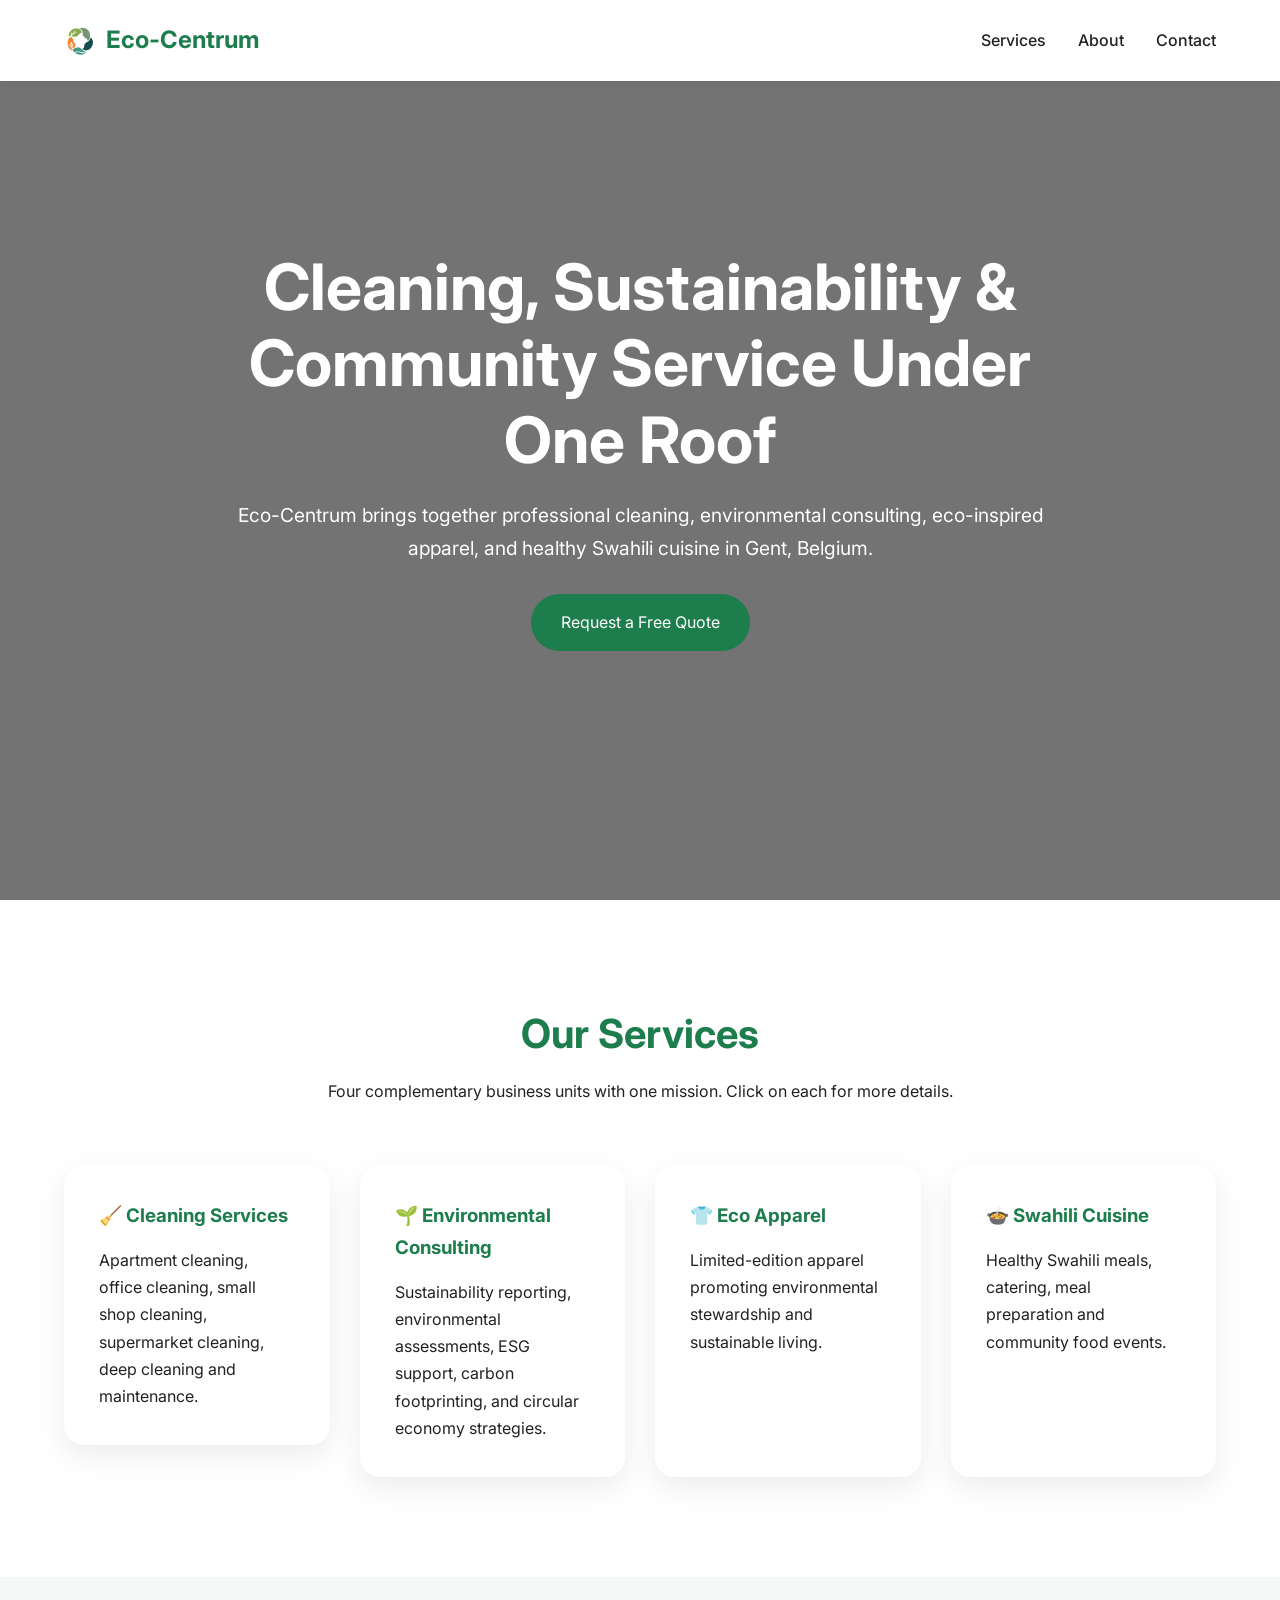
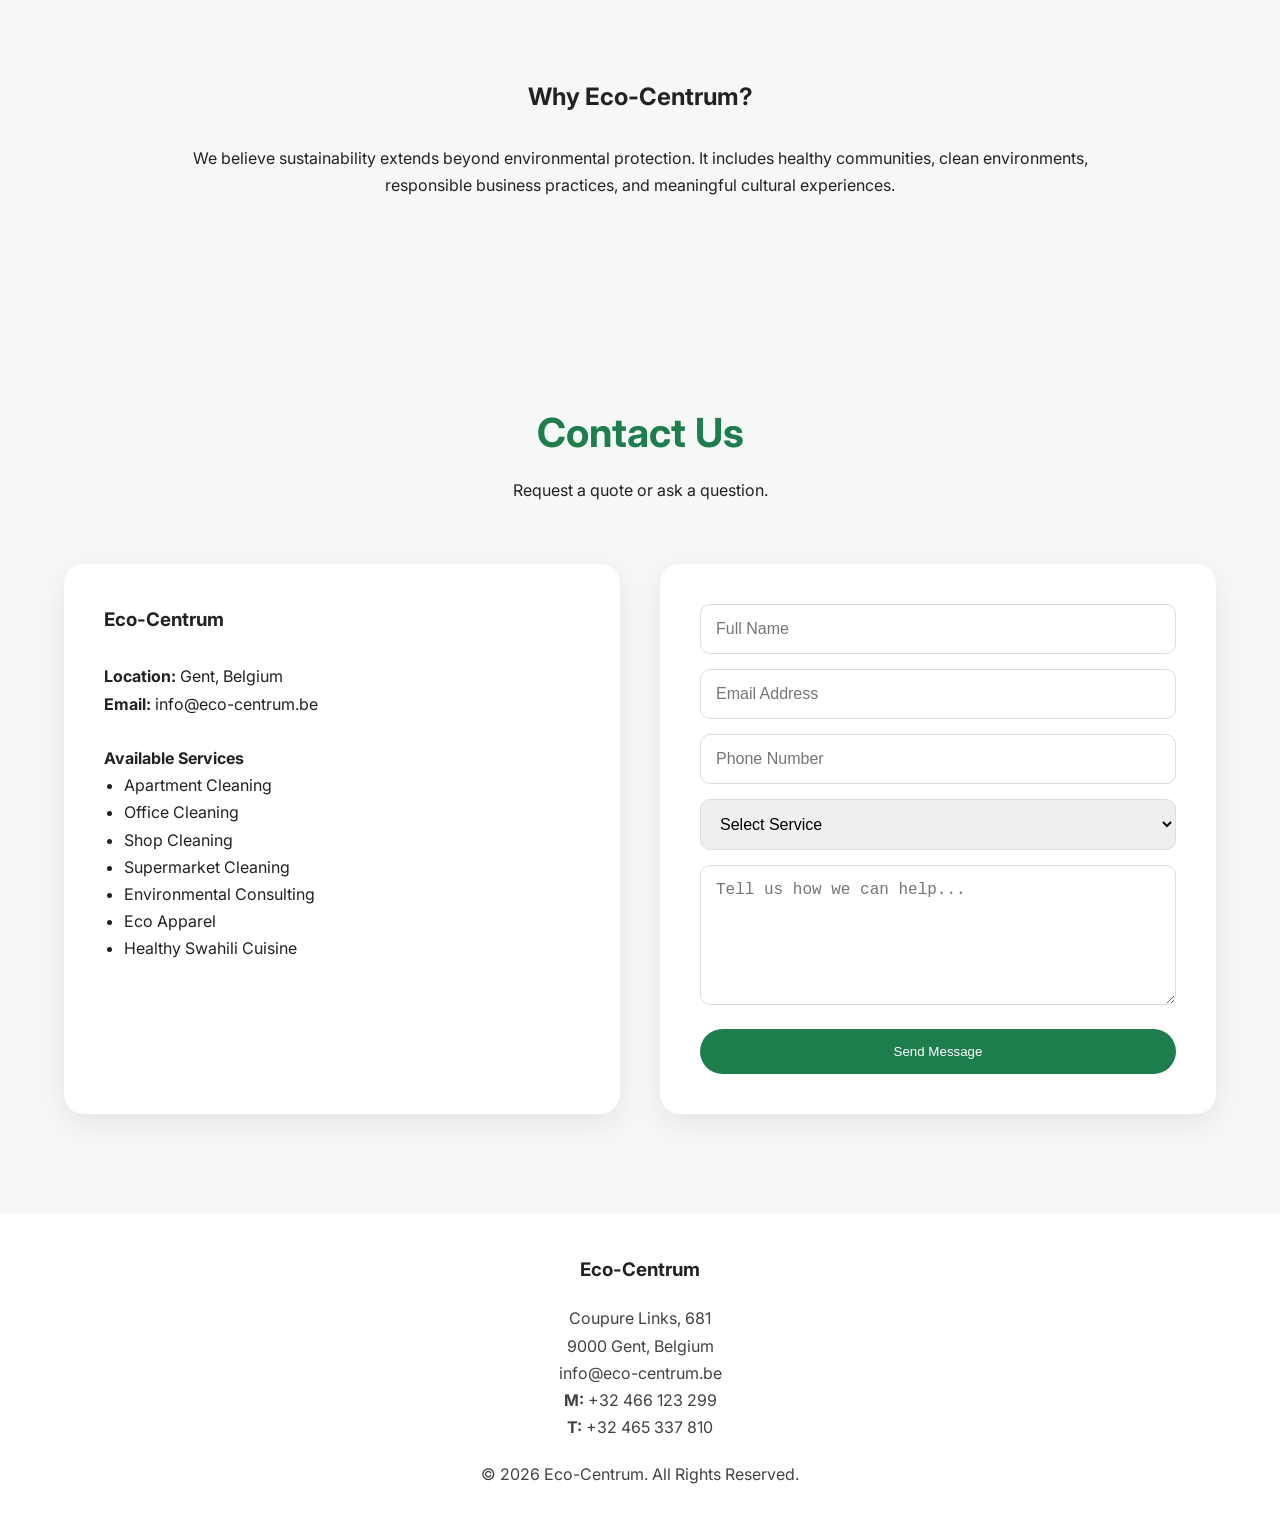
==== index.html @ 09f986b3 "Added Ken's number to both cleaning & index html" ====
<!DOCTYPE html>

<html lang="en">
<head>
<meta charset="UTF-8">
<meta name="viewport" content="width=device-width, initial-scale=1.0">

<title>Eco-Centrum | Cleaning, Sustainability & Community</title>

<link rel="preconnect" href="https://fonts.googleapis.com">
<link rel="preconnect" href="https://fonts.gstatic.com" crossorigin>
<link rel="icon" type="image/png" href="favicon.png">

<link href="https://fonts.googleapis.com/css2?family=Inter:wght@300;400;500;600;700;800&display=swap" rel="stylesheet">

<link rel="stylesheet" href="css/style.css">

</head>

<body>

<header>
    <div class="container">
        <nav>
            <!-- Changed to an anchor link for better web accessibility -->
            <a href="#" class="logo">
                <!-- Icon placed FIRST -->
                <img src="favicon.png" alt="Eco Logo" class="logo-icon">
                <!-- Text placed SECOND -->
                <span class="logo-text">Eco-Centrum</span>
            </a>

            <ul class="nav-links">
                <li><a href="#services">Services</a></li>
                <li><a href="#about">About</a></li>
                <li><a href="#contact">Contact</a></li>
            </ul>
        </nav>
    </div>
</header>

<section class="hero hero-home">

<div class="container hero-content">

    <h1>
        Cleaning, Sustainability & Community Service Under One Roof
    </h1>

    <p>
        Eco-Centrum brings together professional cleaning,
        environmental consulting, eco-inspired apparel,
        and healthy Swahili cuisine in Gent, Belgium.
    </p>

    <a href="#contact" class="btn">
        Request a Free Quote
    </a>

</div>

</section>

<section id="services">

<div class="container">

    <div class="section-title">
        <h2>Our Services</h2>
        <p>Four complementary business units with one mission. Click on each for more details.</p>
    </div>

    <div class="services-grid">

        <a href="cleaning.html" class="card-link">
            <div class="card">
                <h3>🧹 Cleaning Services</h3>
                <p>
                    Apartment cleaning, office cleaning,
                    small shop cleaning, supermarket cleaning,
                    deep cleaning and maintenance.
                </p>
            </div>
        </a>

        <div class="card">
            <h3>🌱 Environmental Consulting</h3>
            <p>
                Sustainability reporting, environmental
                assessments, ESG support, carbon footprinting,
                and circular economy strategies.
            </p>
        </div>

        <div class="card">
            <h3>👕 Eco Apparel</h3>
            <p>
                Limited-edition apparel promoting
                environmental stewardship and sustainable living.
            </p>
        </div>

        <div class="card">
            <h3>🍲 Swahili Cuisine</h3>
            <p>
                Healthy Swahili meals, catering,
                meal preparation and community food events.
            </p>
        </div>
    </div>
</div>

</div>

</section>

<section id="about" class="about">

<div class="container">

    <div class="about-content">

        <h2>Why Eco-Centrum?</h2>

        <br>

        <p>
            We believe sustainability extends beyond environmental
            protection. It includes healthy communities,
            clean environments, responsible business practices,
            and meaningful cultural experiences.
        </p>

    </div>

</div>

</section>

<section id="contact" class="contact-section">

<div class="container">

    <div class="section-title">
        <h2>Contact Us</h2>
        <p>
            Request a quote or ask a question.
        </p>
    </div>

    <div class="contact-wrapper">

        <div class="contact-info">

            <h3>Eco-Centrum</h3>

            <br>

            <p><strong>Location:</strong> Gent, Belgium</p>

            <p><strong>Email:</strong> info@eco-centrum.be</p>

            <br>

            <h4>Available Services</h4>

            <ul>
                <li>Apartment Cleaning</li>
                <li>Office Cleaning</li>
                <li>Shop Cleaning</li>
                <li>Supermarket Cleaning</li>
                <li>Environmental Consulting</li>
                <li>Eco Apparel</li>
                <li>Healthy Swahili Cuisine</li>
            </ul>

        </div>

        <form
            class="contact-form"
            action="https://formspree.io/f/mlgvylyp"
            method="POST"
        >

            <input
                type="text"
                name="name"
                placeholder="Full Name"
                required
            >

            <input
                type="email"
                name="email"
                placeholder="Email Address"
                required
            >

            <input
                type="tel"
                name="phone"
                placeholder="Phone Number"
            >

            <select name="service">

                <option value="">
                    Select Service
                </option>

                <option>Apartment Cleaning</option>
                <option>Office Cleaning</option>
                <option>Shop Cleaning</option>
                <option>Supermarket Cleaning</option>
                <option>Environmental Consulting</option>
                <option>Eco Apparel</option>
                <option>Swahili Cuisine</option>

            </select>

            <textarea
                name="message"
                rows="6"
                placeholder="Tell us how we can help..."
                required
            ></textarea>

            <input
                type="hidden"
                name="_subject"
                value="New Website Inquiry - Eco-Centrum"
            >

            <button type="submit" class="btn">
                Send Message
            </button>

        </form>

    </div>

</div>

</section>

<footer id="contact">

    <h3>Eco-Centrum</h3>

    <div class="footer-info">

        <p>Coupure Links, 681</p>
        <p>9000 Gent, Belgium</p>
        <p>info@eco-centrum.be</p>
        <p><strong>M:</strong> +32 466 123 299</p>
        <p><strong>T:</strong> +32 465 337 810</p>

    </div>

    <p style="margin-top:20px;">
        © 2026 Eco-Centrum. All Rights Reserved.
    </p>

</footer>

<script src="js/main.js"></script>

</body>
</html>
---- css/style.css ----
:root{
    --primary:#1E7D4D;
    --secondary:#F5F8F6;
    --dark:#222;
    --light:#fff;
    --shadow:0 10px 30px rgba(0,0,0,.08);
}

*{
    margin:0;
    padding:0;
    box-sizing:border-box;
}

html{
    scroll-behavior:smooth;
}

body{
    font-family:'Inter',sans-serif;
    color:var(--dark);
    line-height:1.7;
    background:white;
}

.container{
    width:90%;
    max-width:1200px;
    margin:auto;
}

header{
    position:fixed;
    top:0;
    width:100%;
    background:white;
    box-shadow:0 2px 10px rgba(0,0,0,.05);
    z-index:1000;
}

nav{
    display:flex;
    justify-content:space-between;
    align-items:center;
    padding:20px 0;
}

.logo{
    display:flex;
    align-items:center;
    gap:10px;
    text-decoration:none;
    color:var(--primary);
    font-weight:bold;
    font-size:24px;
}

.logo-icon{
    width:32px;
    height:32px;
    object-fit:contain;
}

.nav-links{
    display:flex;
    gap:2rem;
    list-style:none;
}

.nav-links a{
    text-decoration:none;
    color:var(--dark);
    font-weight:500;
}

.hero{
    min-height:100vh;
    display:flex;
    align-items:center;
    text-align:center;
    color:white;
    background-size:cover;
    background-position:center;
    background-repeat:no-repeat;
}

/* Homepage */
.hero-home{
    background:
    linear-gradient(
        rgba(0,0,0,.55),
        rgba(0,0,0,.55)
    ),
    url("https://images.unsplash.com/photo-1497366754035-f200968a6e72?auto=format&fit=crop&w=1600&q=80");
}

/* Cleaning page */
.hero-cleaning{
    background:
    linear-gradient(
        rgba(0,0,0,.55),
        rgba(0,0,0,.55)
    ),
    url("https://images.unsplash.com/photo-1581578731548-c64695cc6952?auto=format&fit=crop&w=1600&q=80");
}

.hero-content{
    max-width:850px;
    margin:auto;
}

.hero h1{
    font-size:4rem;
    line-height:1.2;
    margin-bottom:20px;
}

.hero p{
    font-size:1.2rem;
    margin-bottom:30px;
}

.btn{
    display:inline-block;
    background:var(--primary);
    color:white;
    text-decoration:none;
    padding:15px 30px;
    border-radius:50px;
    transition:.3s;
    border:none;
    cursor:pointer;
}

.btn:hover{
    transform:translateY(-3px);
}

section{
    padding:100px 0;
}

.section-title{
    text-align:center;
    margin-bottom:60px;
}

.section-title h2{
    font-size:2.5rem;
    color:var(--primary);
    margin-bottom:10px;
}

.services-grid{
    display:grid;
    grid-template-columns:repeat(auto-fit,minmax(250px,1fr));
    gap:30px;
}

.card{
    background:white;
    padding:35px;
    border-radius:20px;
    box-shadow:var(--shadow);
    transition:.3s;
}

.card:hover{
    transform:translateY(-8px);
}

.card h3{
    color:var(--primary);
    margin-bottom:15px;
}

.card-link{
    text-decoration:none;
    color:inherit;
    display:block;
}

.about{
    background:var(--secondary);
}

.about-content{
    max-width:900px;
    margin:auto;
    text-align:center;
}

.contact-section{
    background:var(--secondary);
}

.contact-wrapper{
    display:grid;
    grid-template-columns:1fr 1fr;
    gap:40px;
}

.contact-info,
.contact-form,
.quote-info{
    background:white;
    padding:40px;
    border-radius:20px;
    box-shadow:var(--shadow);
}

.contact-form input,
.contact-form select,
.contact-form textarea{
    width:100%;
    padding:15px;
    margin-bottom:15px;
    border:1px solid #ddd;
    border-radius:10px;
    font-size:1rem;
}

.contact-form textarea{
    resize:vertical;
}

.contact-form button{
    width:100%;
}

footer{
    background:white;
    text-align:center;
    padding:40px;
}

.footer-info{
    margin-top:20px;
}

footer p{
    opacity:.85;
}

ul{
    margin-left:20px;
}

/* Cleaning page estimate result */

#result{
    font-size:1.5rem;
    color:var(--primary);
    font-weight:700;
    margin-top:15px;
}

@media(max-width:768px){

    .hero h1{
        font-size:2.5rem;
    }

    .nav-links{
        display:none;
    }

    .contact-wrapper{
        grid-template-columns:1fr;
    }

}
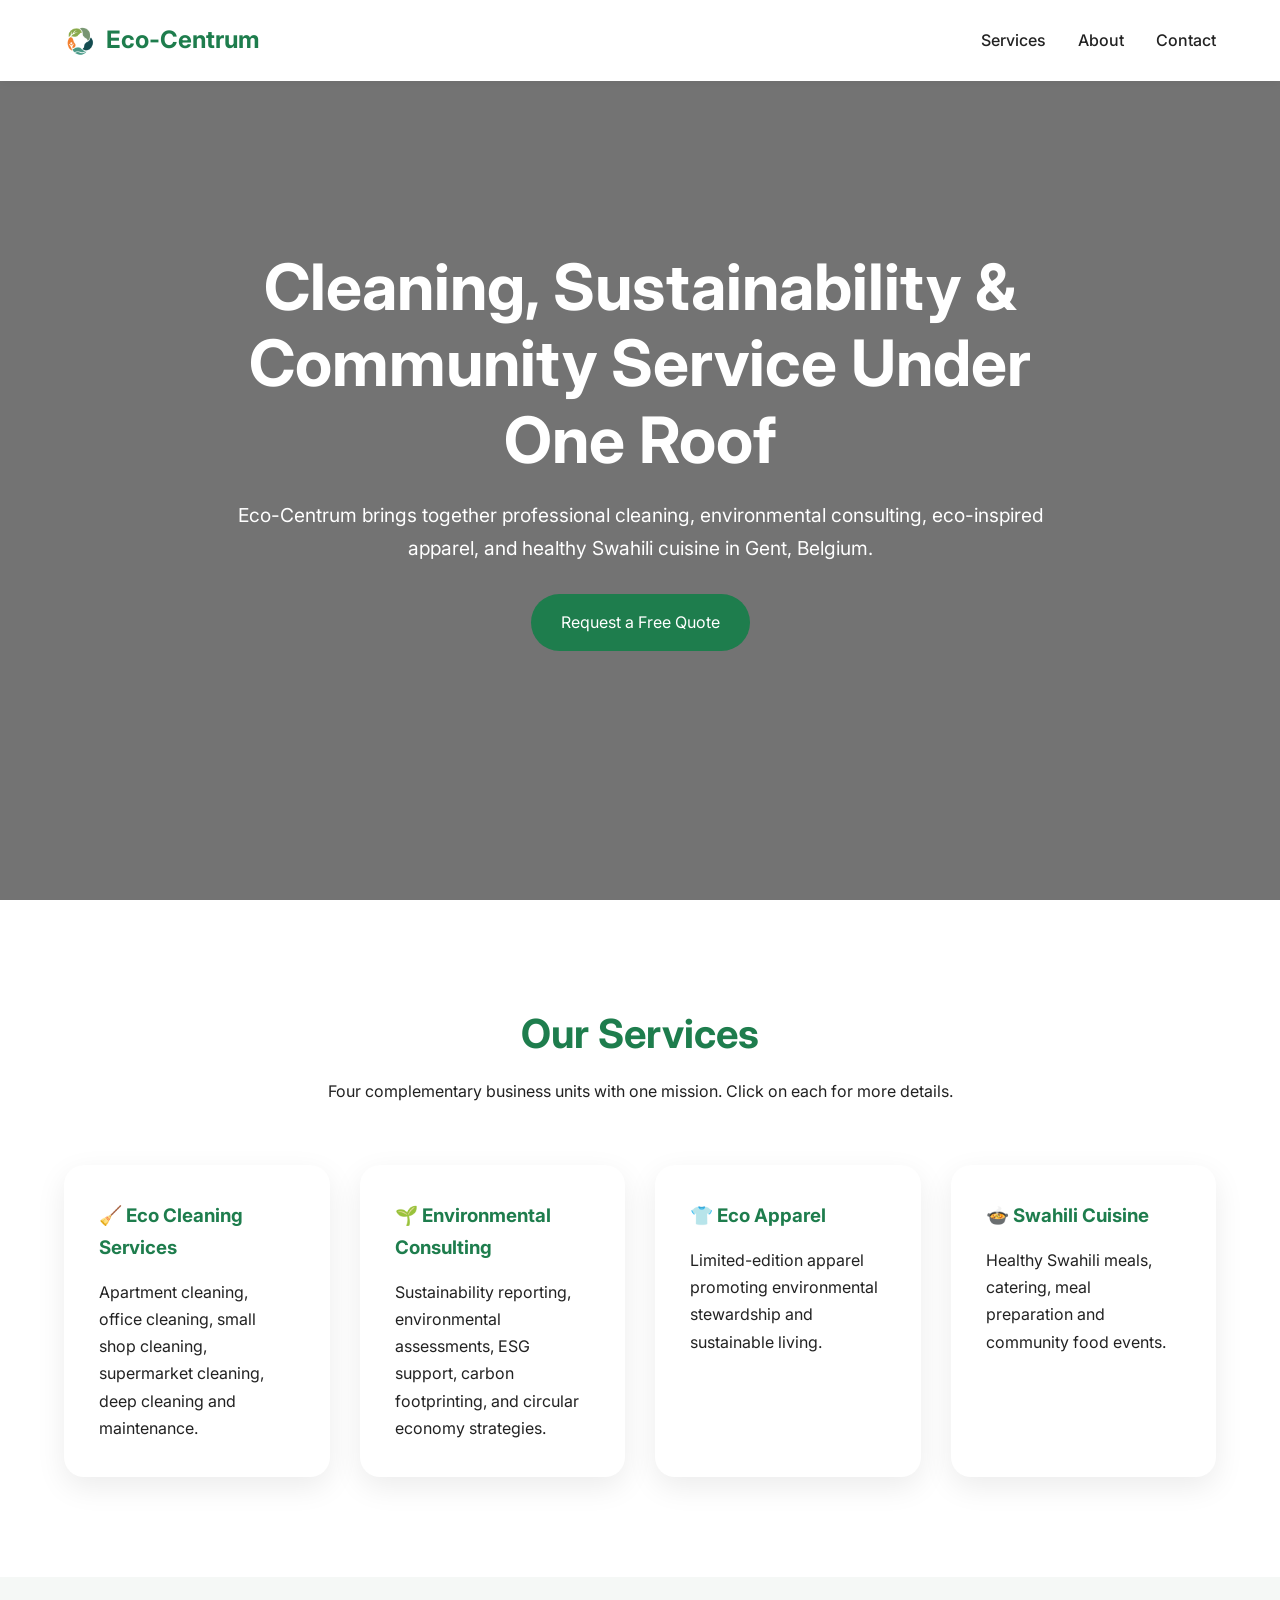
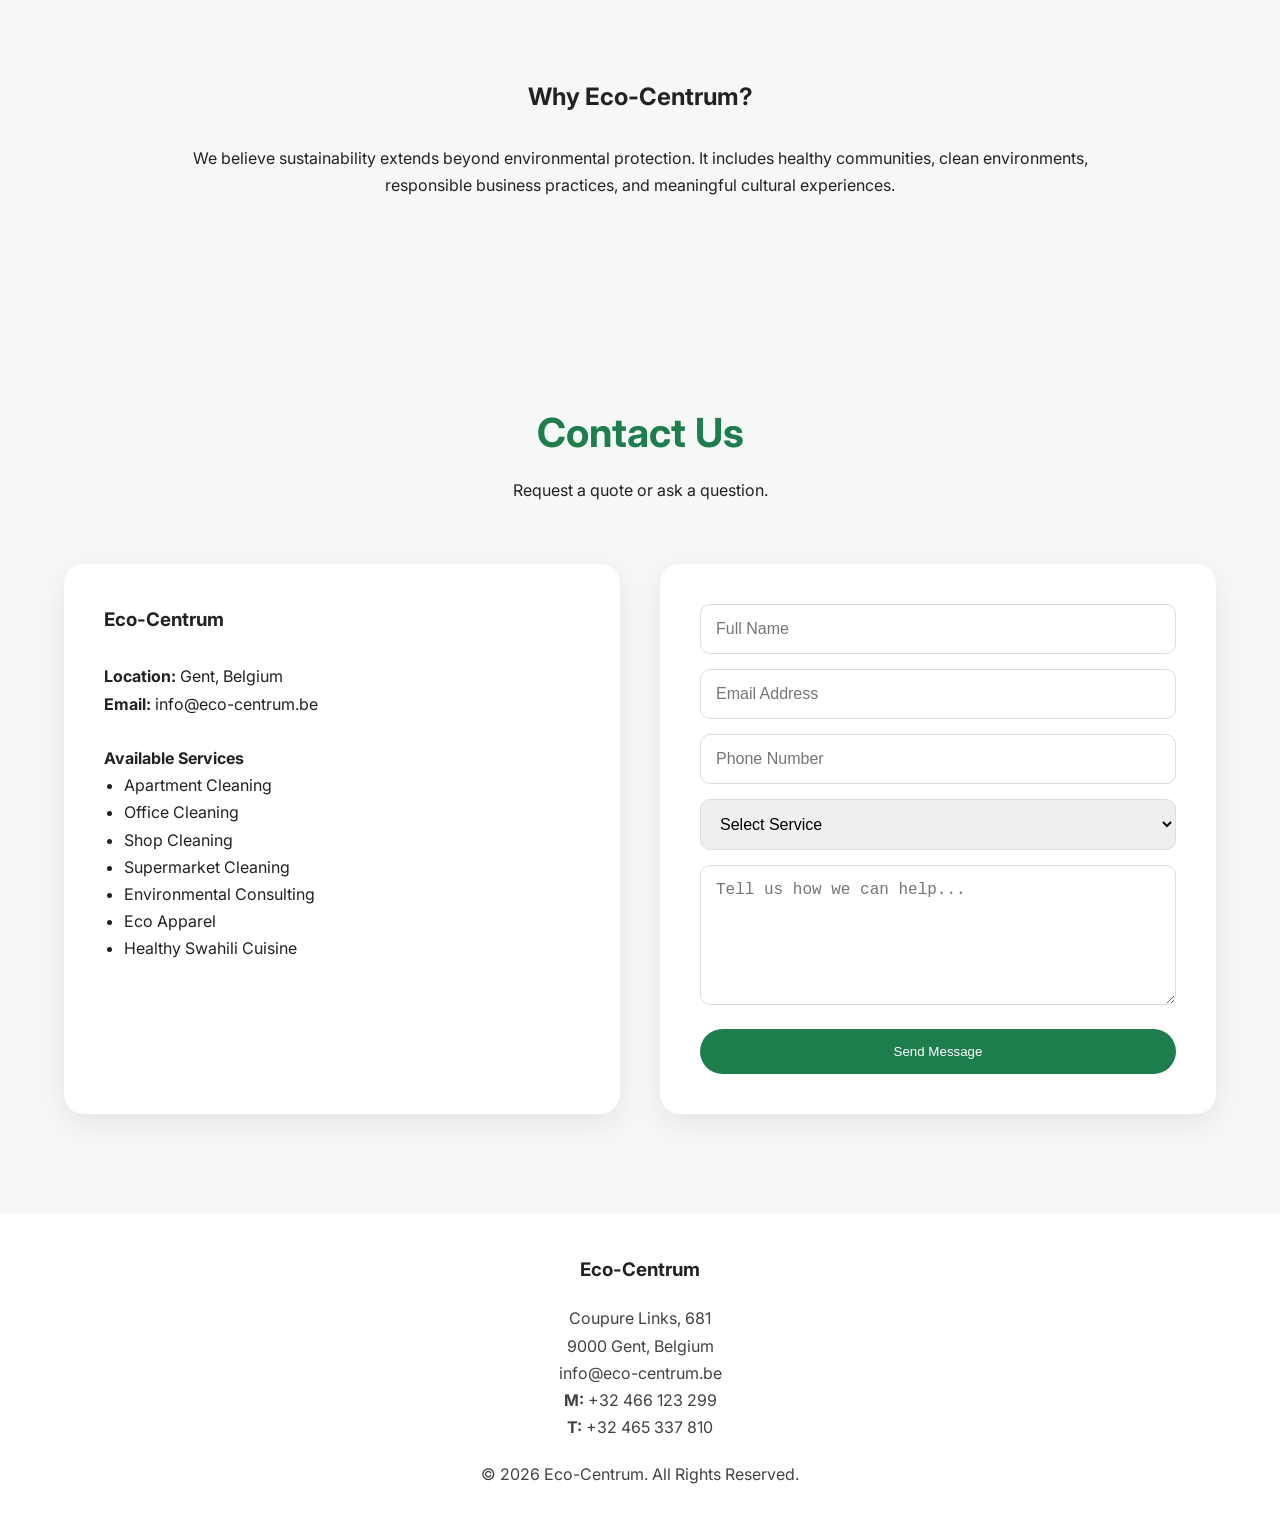
==== commit c74b6c5b: "Added Eco to Cleaning Services" ====
--- a/index.html
+++ b/index.html
@@ -74,7 +74,7 @@
 
         <a href="cleaning.html" class="card-link">
             <div class="card">
-                <h3>🧹 Cleaning Services</h3>
+                <h3>🧹 Eco Cleaning Services</h3>
                 <p>
                     Apartment cleaning, office cleaning,
                     small shop cleaning, supermarket cleaning,
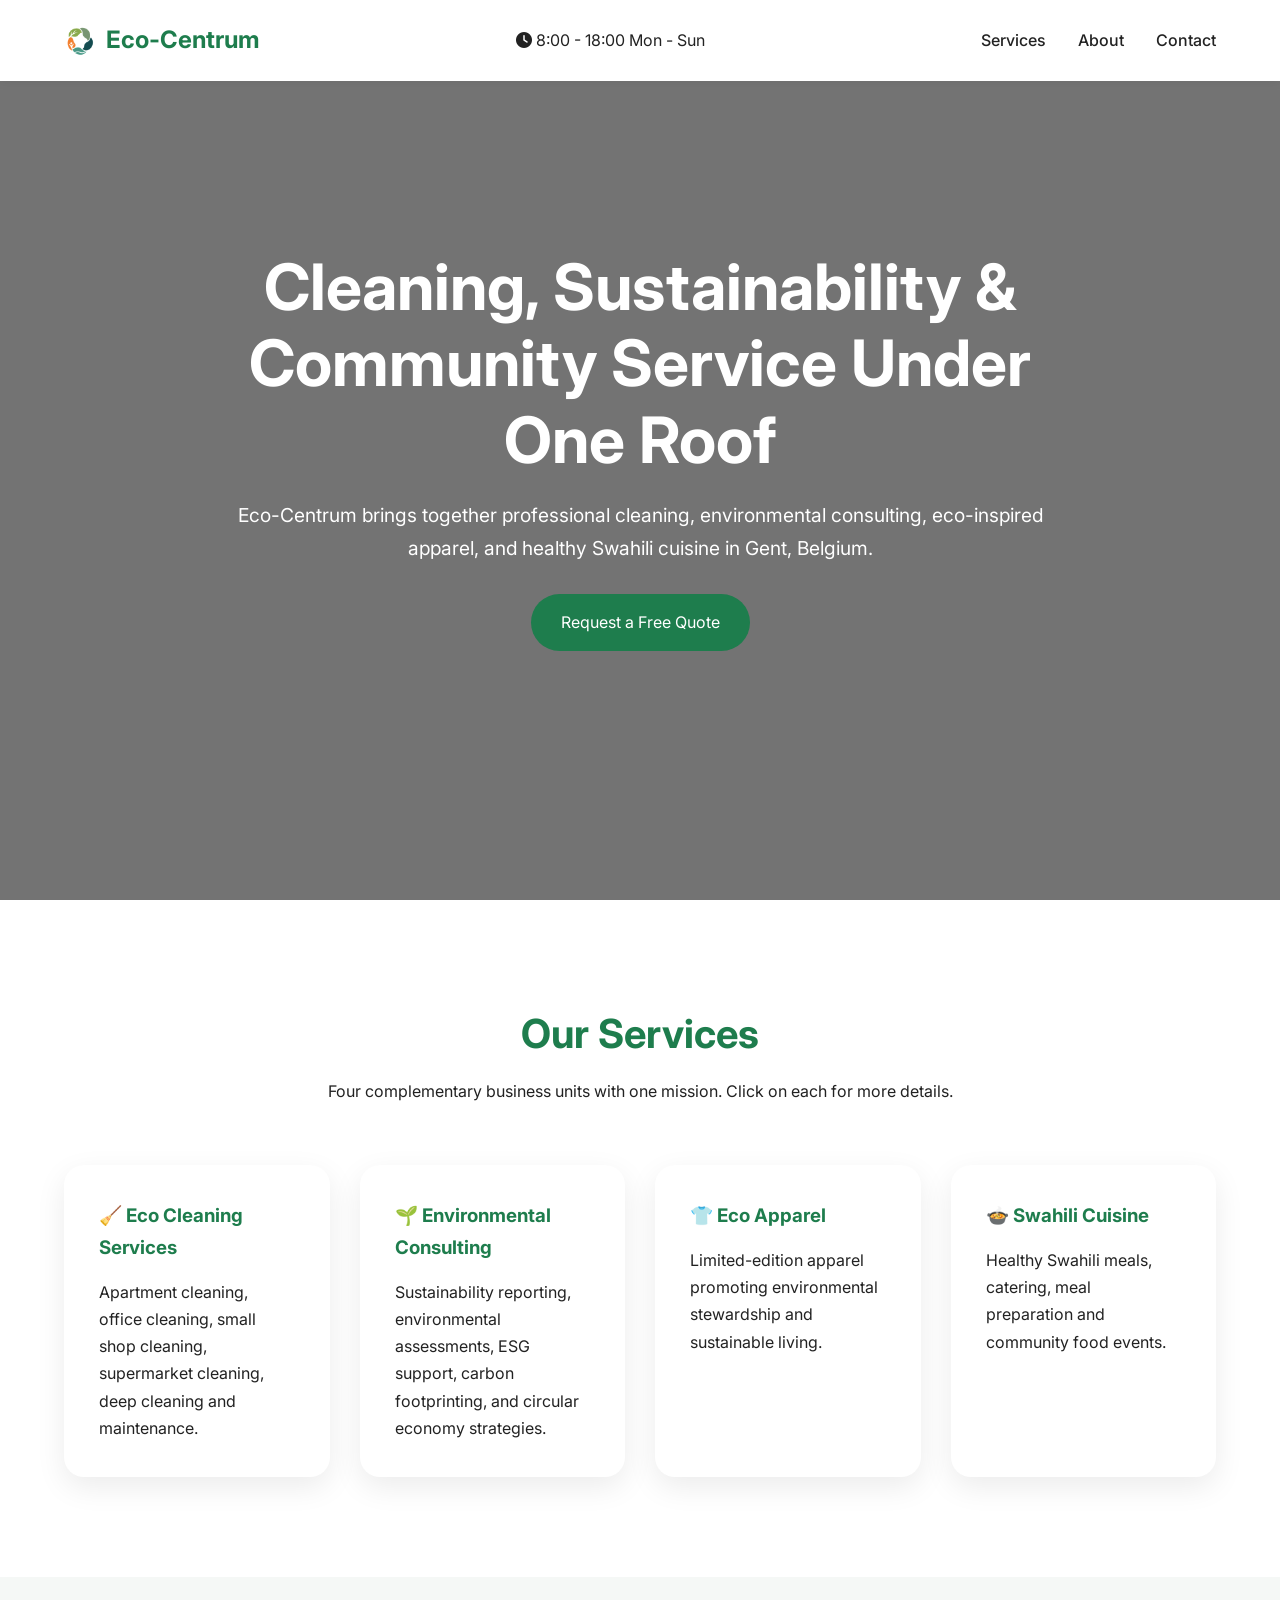
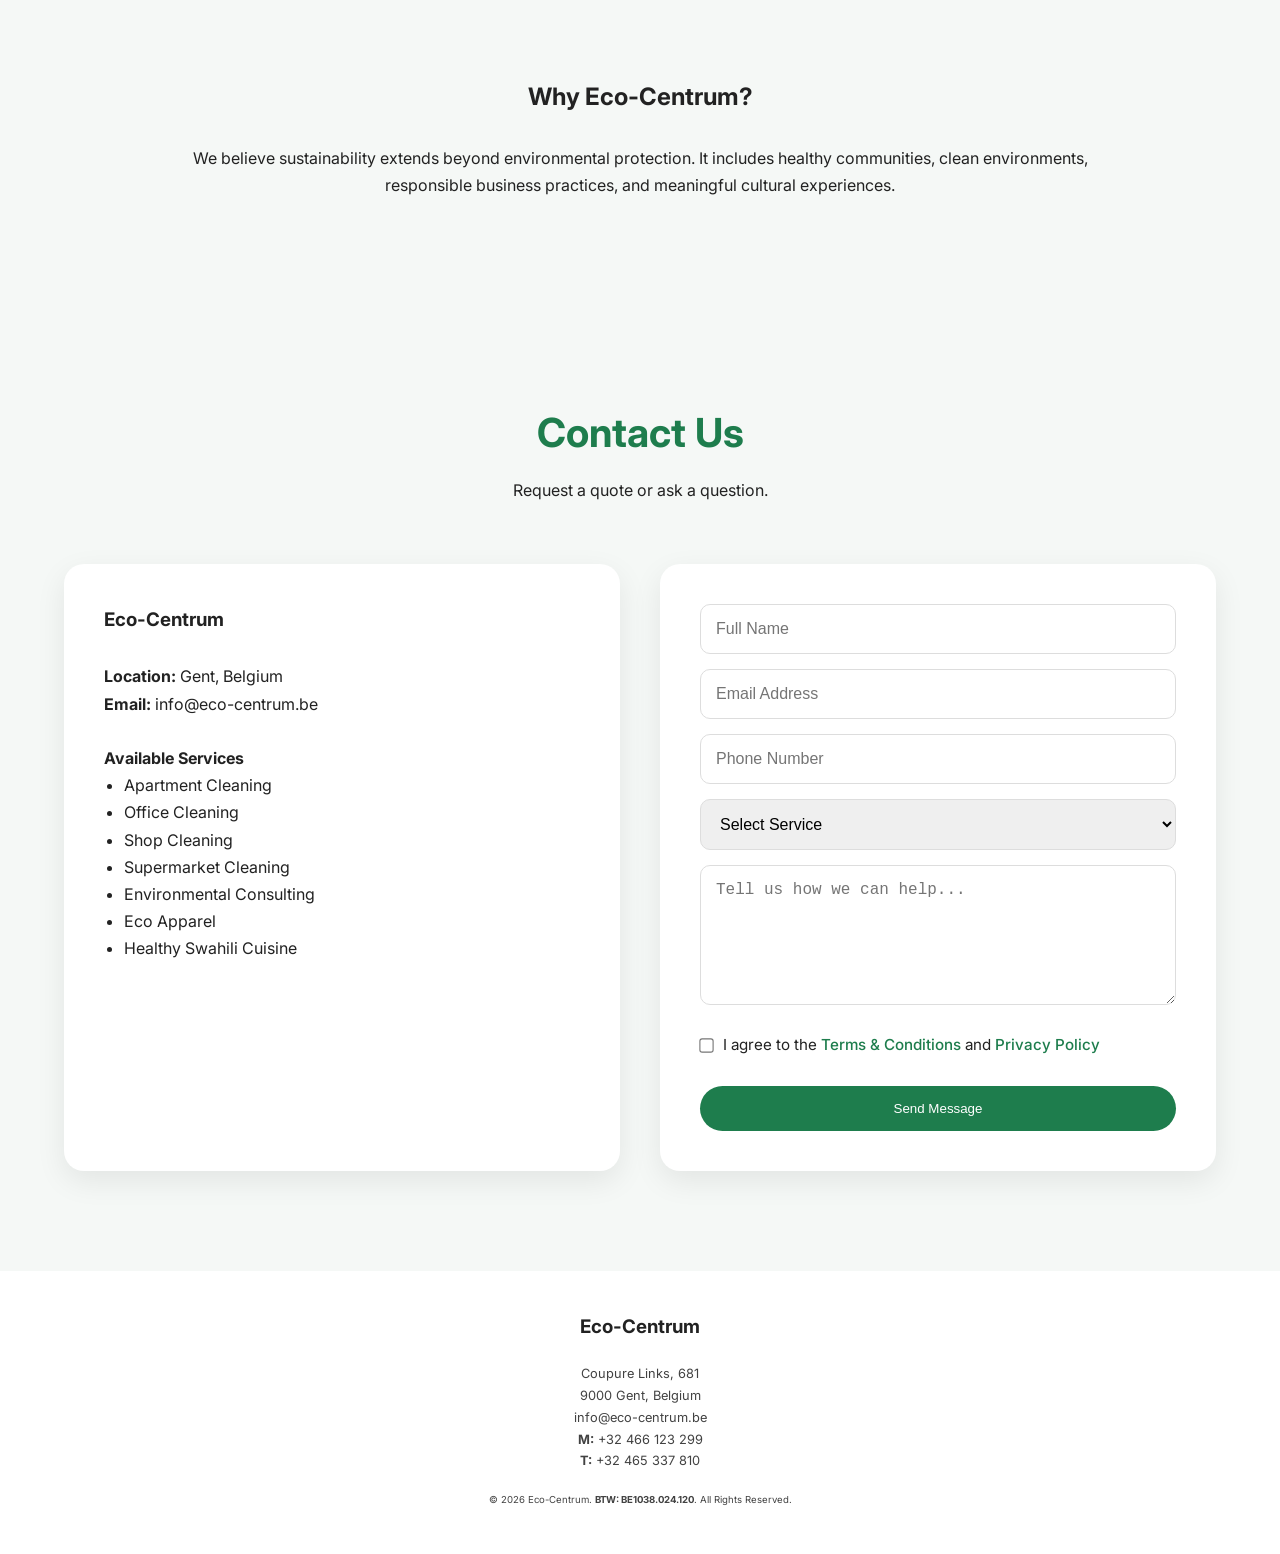
==== commit e0d91414: "Added the terms & conditions checkbox and reduced font size in the footer" ====
--- a/index.html
+++ b/index.html
@@ -11,6 +11,7 @@
 <link rel="preconnect" href="https://fonts.gstatic.com" crossorigin>
 <link rel="icon" type="image/png" href="favicon.png">
 
+<link rel="stylesheet" href="https://cdnjs.cloudflare.com/ajax/libs/font-awesome/6.5.0/css/all.min.css">
 <link href="https://fonts.googleapis.com/css2?family=Inter:wght@300;400;500;600;700;800&display=swap" rel="stylesheet">
 
 <link rel="stylesheet" href="css/style.css">
@@ -30,6 +31,10 @@
                 <span class="logo-text">Eco-Centrum</span>
             </a>
 
+            <p>
+            <i class="fa-solid fa-clock"></i> 8:00 - 18:00 Mon - Sun
+            </p>
+
             <ul class="nav-links">
                 <li><a href="#services">Services</a></li>
                 <li><a href="#about">About</a></li>
@@ -228,8 +233,21 @@
             <input
                 type="hidden"
                 name="_subject"
-                value="New Website Inquiry - Eco-Centrum"
-            >
+                value="New Service Inquiry - Eco-Centrum"
+            >
+
+            <div class="terms-checkbox">
+                <label class="checkbox-line">
+                    <input type="checkbox" name="consent" required>
+
+                    <span>
+                        I agree to the
+                        <a href="terms.html" target="_blank">Terms & Conditions</a>
+                        and
+                        <a href="privacy.html" target="_blank">Privacy Policy</a>
+                    </span>
+                </label>
+            </div>
 
             <button type="submit" class="btn">
                 Send Message
@@ -247,7 +265,7 @@
 
     <h3>Eco-Centrum</h3>
 
-    <div class="footer-info">
+    <div class="footer-info" style="font-size:0.8rem;">
 
         <p>Coupure Links, 681</p>
         <p>9000 Gent, Belgium</p>
@@ -257,8 +275,8 @@
 
     </div>
 
-    <p style="margin-top:20px;">
-        © 2026 Eco-Centrum. All Rights Reserved.
+    <p style="margin-top:20px; font-size:0.6rem;">
+        © 2026 Eco-Centrum. <strong>BTW: BE1038.024.120</strong>. All Rights Reserved.
     </p>
 
 </footer>
--- a/css/style.css
+++ b/css/style.css
@@ -269,4 +269,78 @@
         grid-template-columns:1fr;
     }
 
+}
+
+/* Privacy / Terms documents */
+
+.policy-content{
+    line-height:1.9;
+}
+
+.policy-content h3{
+    color:var(--primary);
+    margin-top:40px;
+    margin-bottom:15px;
+}
+
+.policy-content p,
+.policy-content li{
+    margin-bottom:15px;
+}
+
+.policy-content ul{
+    margin-left:25px;
+}
+
+/* Hero image specifically for policy pages */
+
+.policy-hero{
+    background:
+    linear-gradient(
+        rgba(0,0,0,.55),
+        rgba(0,0,0,.55)
+    ),
+    url("images/privacy-hero.jpg");
+
+    background-size:cover;
+    background-position:center;
+}
+
+
+/* Terms and Privacy checkbox */
+
+.terms-checkbox {
+    margin: 5px 0 30px;
+}
+
+.checkbox-line {
+    display: flex;
+    align-items: center;
+    gap: 10px;
+    font-size: 0.95rem;
+    line-height: 1.5;
+    cursor: pointer;
+}
+
+.checkbox-line input[type="checkbox"] {
+    width: auto;
+    margin: 0;
+    padding: 0;
+    flex-shrink: 0;
+    accent-color: var(--primary);
+    transform: scale(1.1);
+}
+
+.checkbox-line span {
+    color: var(--dark);
+}
+
+.checkbox-line a {
+    color: var(--primary);
+    text-decoration: none;
+    font-weight: 500;
+}
+
+.checkbox-line a:hover {
+    text-decoration: underline;
 }
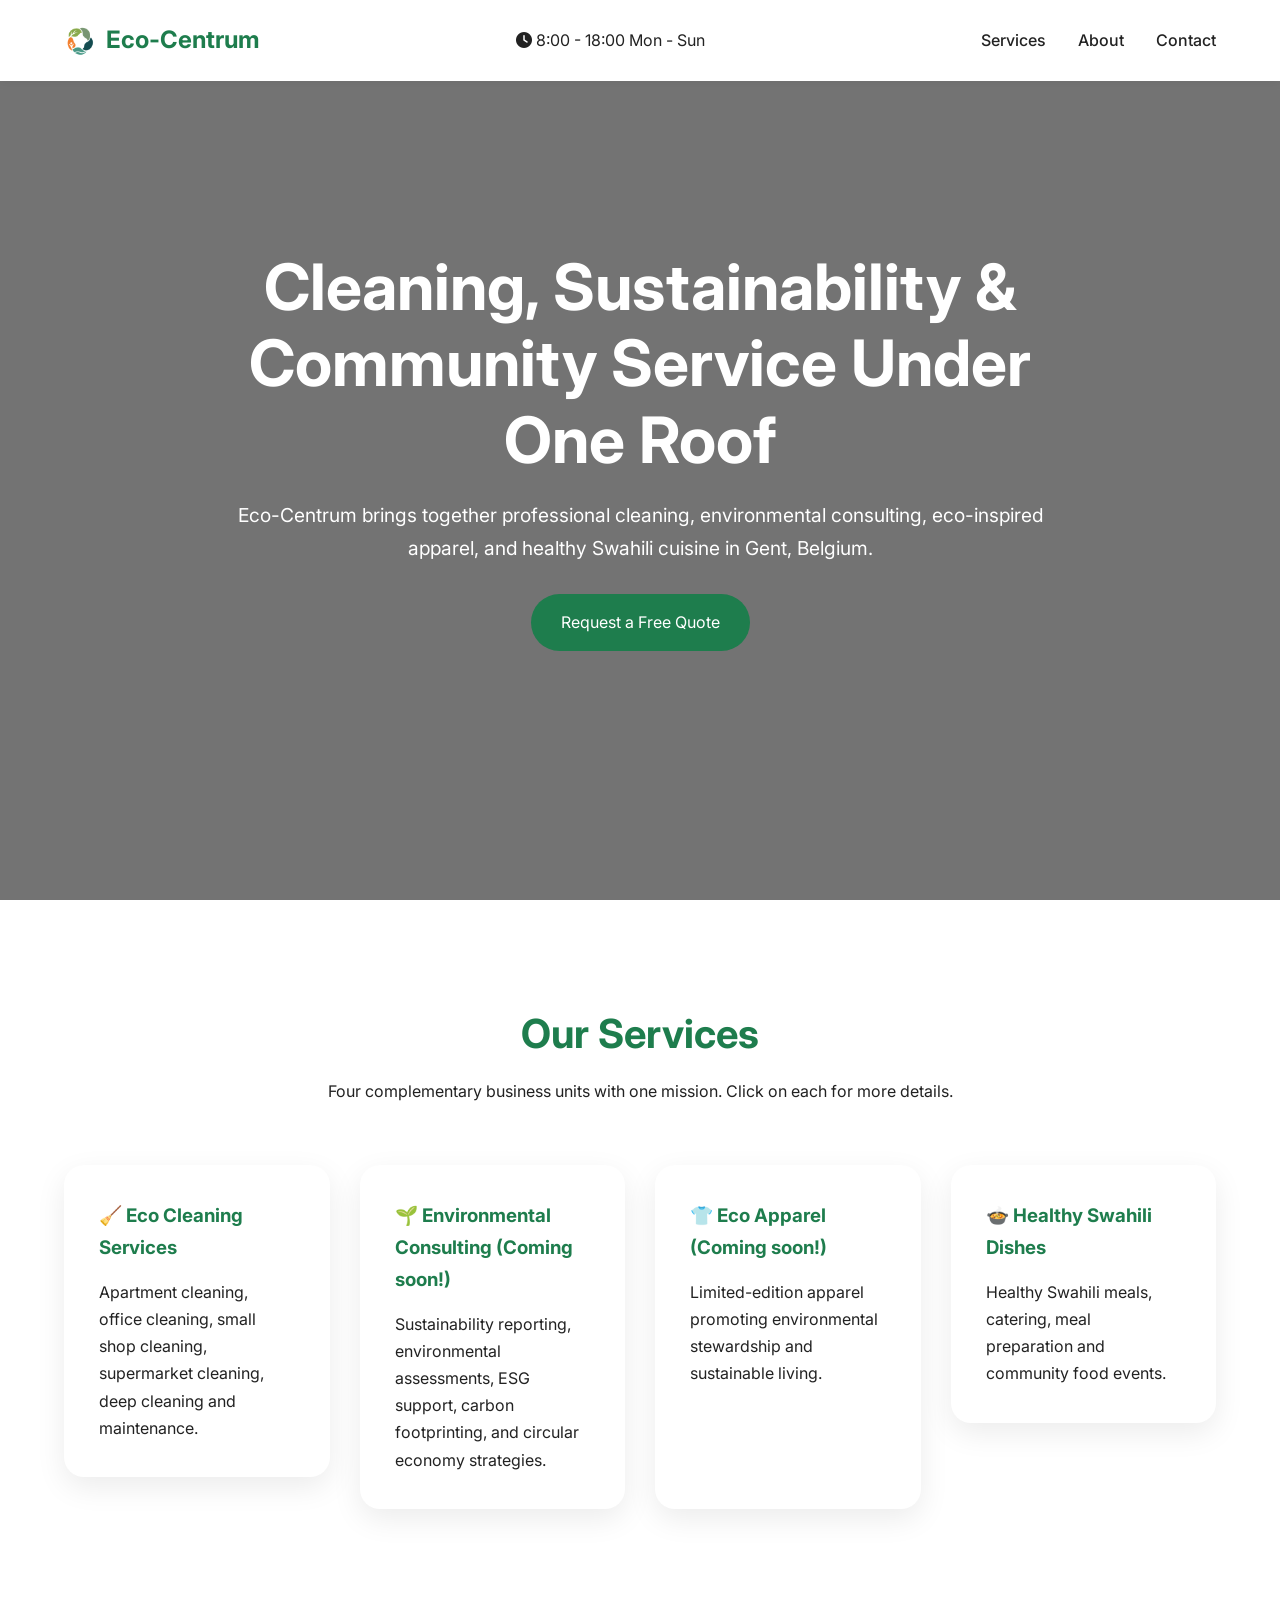
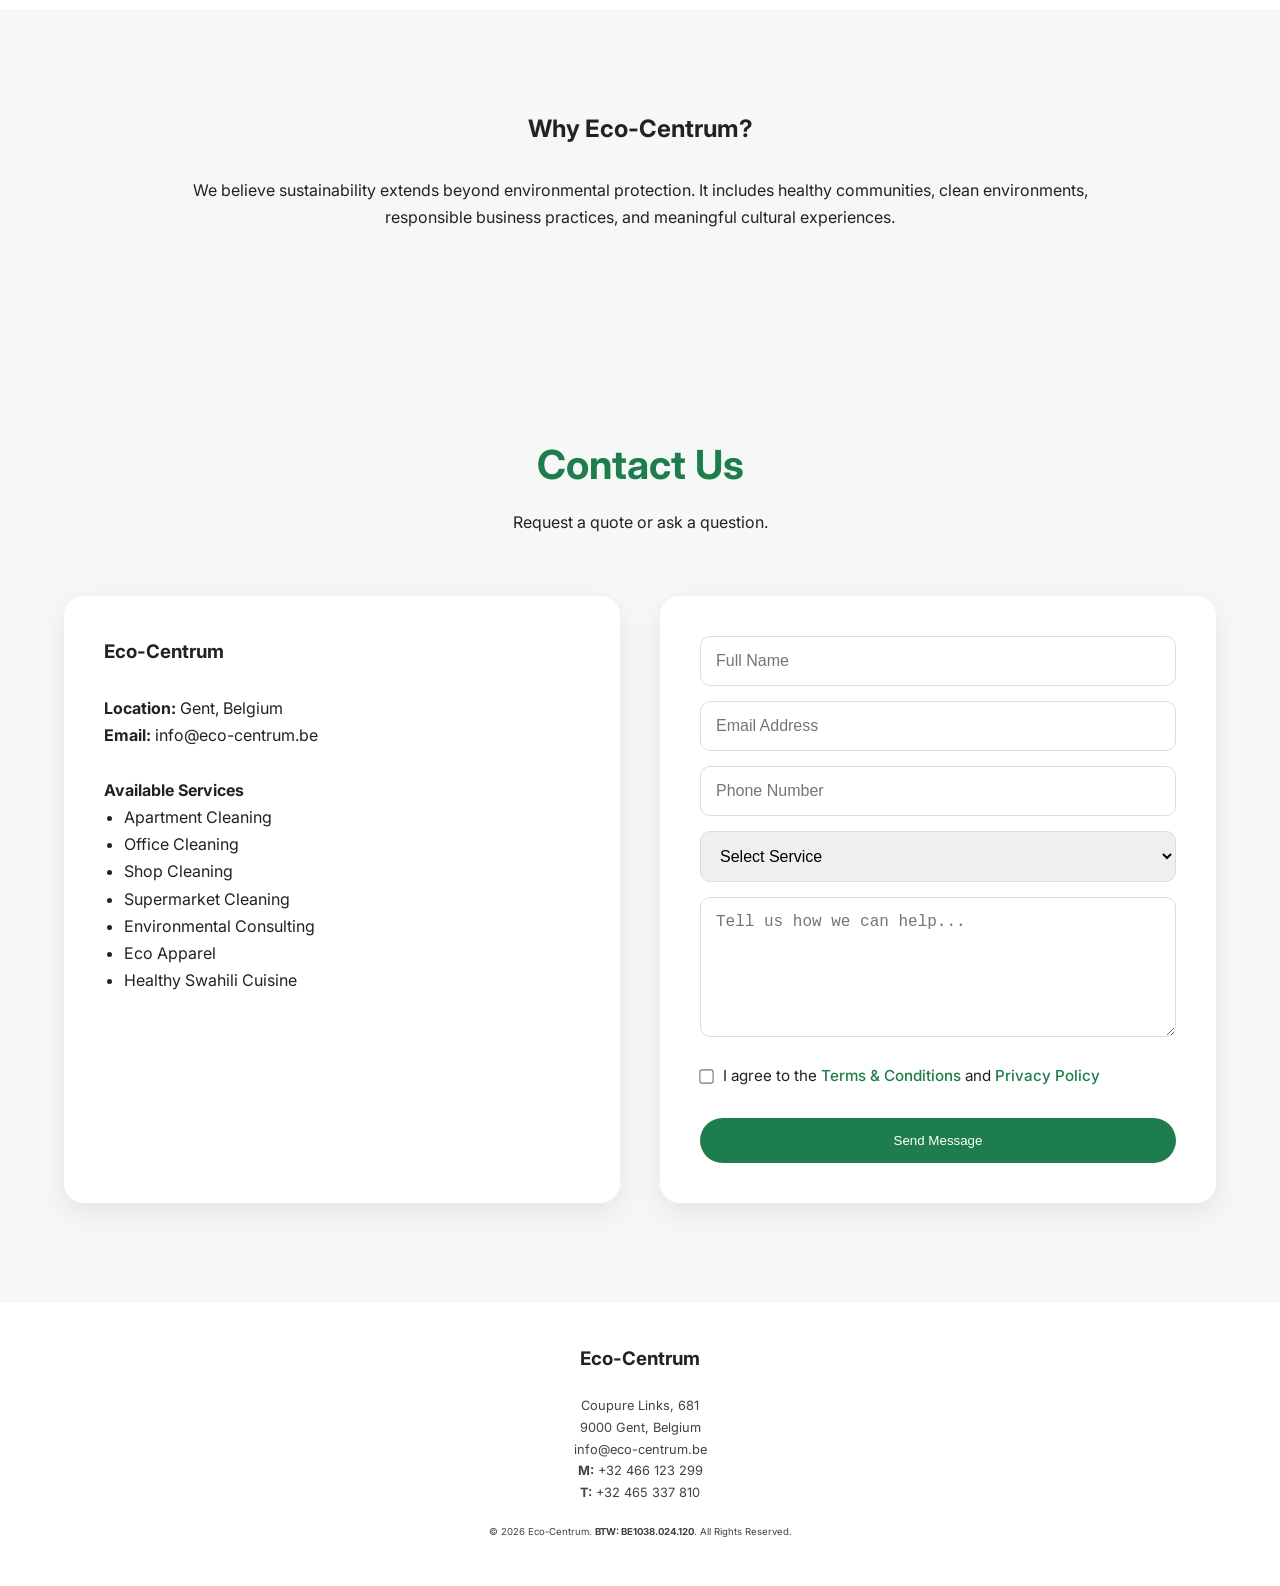
==== commit 790ccf62: "Updated style, index, and added swahili.png and swahili.html" ====
--- a/index.html
+++ b/index.html
@@ -89,7 +89,7 @@
         </a>
 
         <div class="card">
-            <h3>🌱 Environmental Consulting</h3>
+            <h3>🌱 Environmental Consulting (Coming soon!)</h3>
             <p>
                 Sustainability reporting, environmental
                 assessments, ESG support, carbon footprinting,
@@ -98,20 +98,22 @@
         </div>
 
         <div class="card">
-            <h3>👕 Eco Apparel</h3>
+            <h3>👕 Eco Apparel (Coming soon!)</h3>
             <p>
                 Limited-edition apparel promoting
                 environmental stewardship and sustainable living.
             </p>
         </div>
 
-        <div class="card">
-            <h3>🍲 Swahili Cuisine</h3>
-            <p>
-                Healthy Swahili meals, catering,
-                meal preparation and community food events.
-            </p>
-        </div>
+        <a href="swahili.html" class="card-link">
+            <div class="card">
+                <h3>🍲 Healthy Swahili Dishes</h3>
+                <p>
+                    Healthy Swahili meals, catering,
+                    meal preparation and community food events.
+                </p>
+            </div>
+        </a>        
     </div>
 </div>
 
--- a/css/style.css
+++ b/css/style.css
@@ -103,6 +103,17 @@
     ),
     url("https://images.unsplash.com/photo-1581578731548-c64695cc6952?auto=format&fit=crop&w=1600&q=80");
 }
+
+/* Swahili dishes */
+.hero-swahili{
+    background:
+    linear-gradient(
+        rgba(0,0,0,.55),
+        rgba(0,0,0,.55)
+    ),
+    url("../swahili.png");
+}
+
 
 .hero-content{
     max-width:850px;
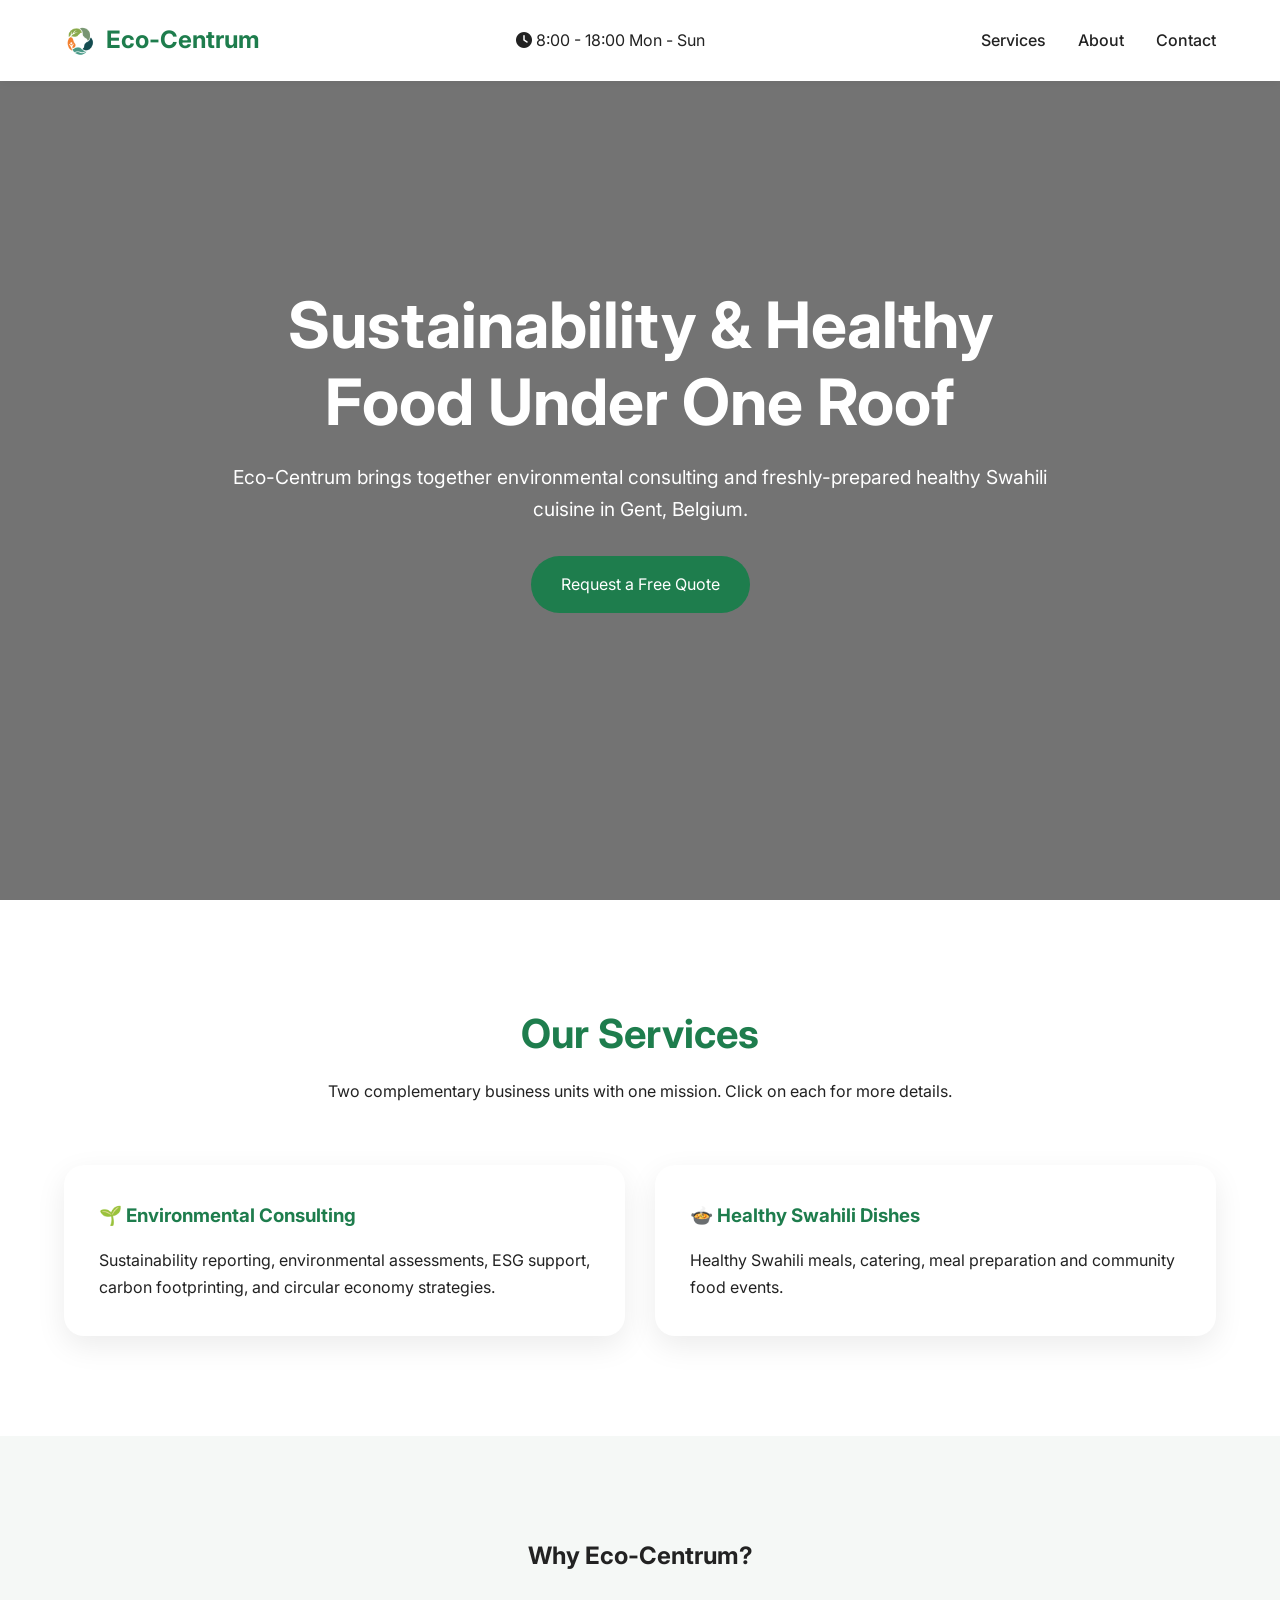
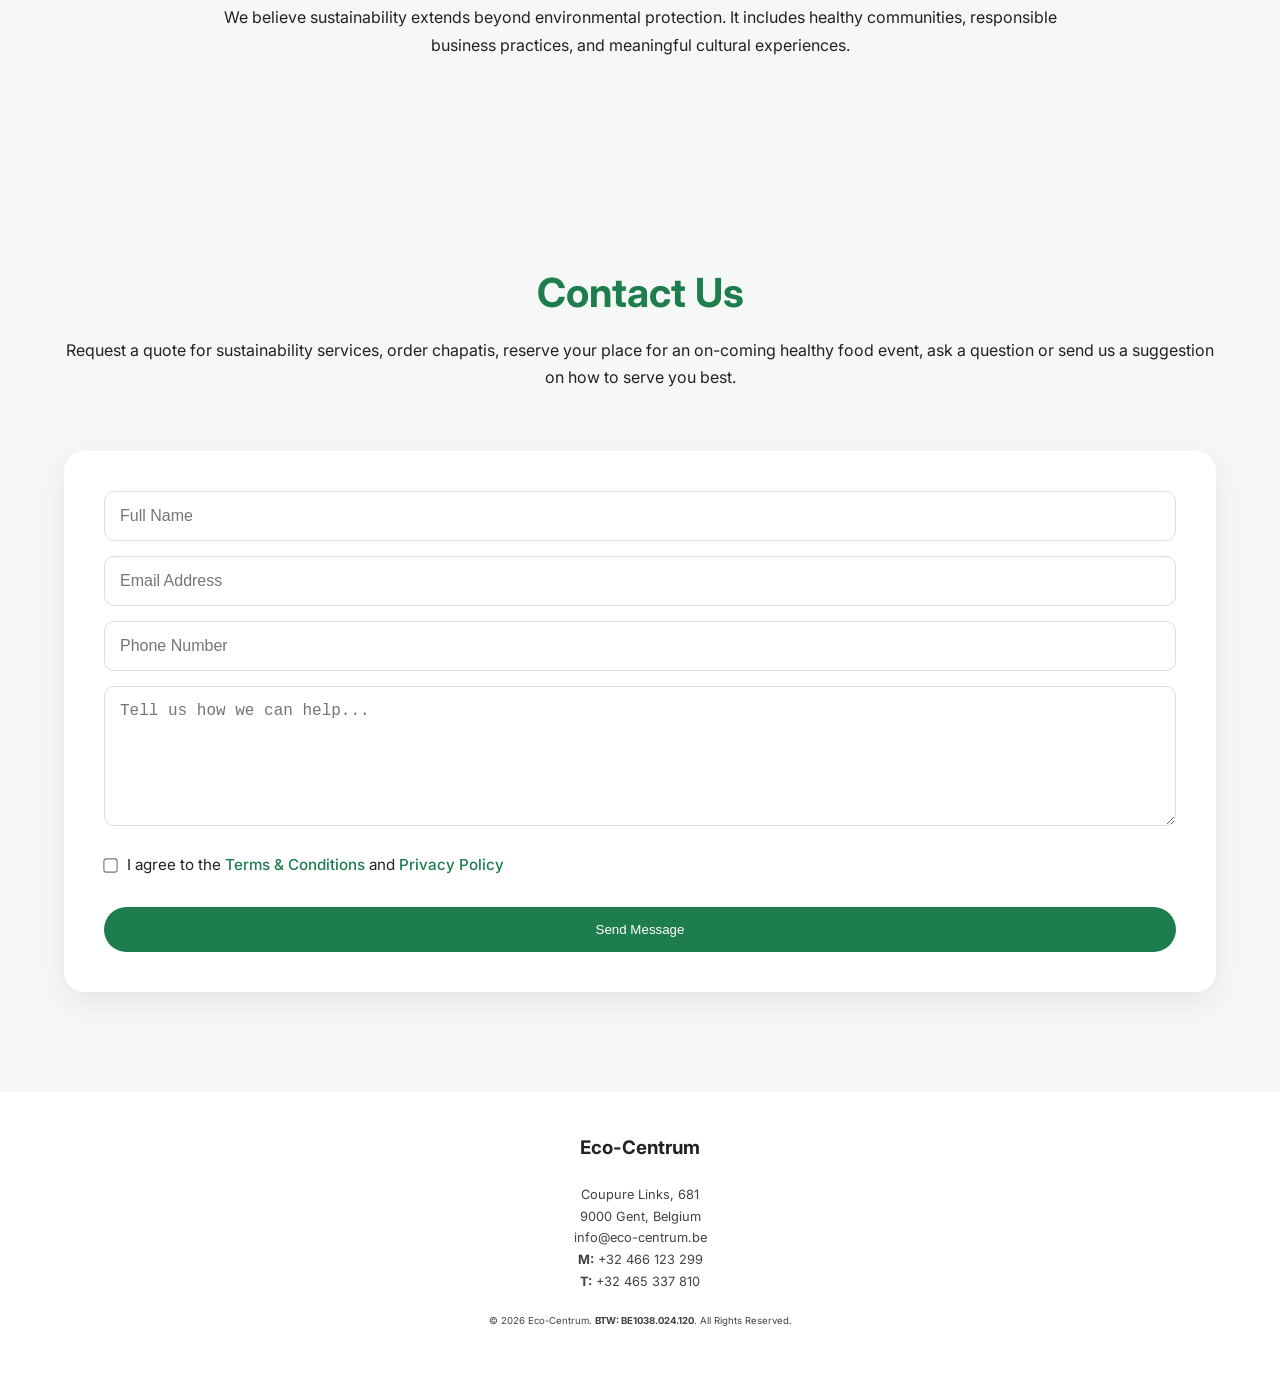
==== commit a9e2689c: "Updated sustainability and swahili.html" ====
--- a/index.html
+++ b/index.html
@@ -5,7 +5,7 @@
 <meta charset="UTF-8">
 <meta name="viewport" content="width=device-width, initial-scale=1.0">
 
-<title>Eco-Centrum | Cleaning, Sustainability & Community</title>
+<title>Eco-Centrum | Sustainability & Healthy Food</title>
 
 <link rel="preconnect" href="https://fonts.googleapis.com">
 <link rel="preconnect" href="https://fonts.gstatic.com" crossorigin>
@@ -49,13 +49,11 @@
 <div class="container hero-content">
 
     <h1>
-        Cleaning, Sustainability & Community Service Under One Roof
+        Sustainability & Healthy Food Under One Roof
     </h1>
 
     <p>
-        Eco-Centrum brings together professional cleaning,
-        environmental consulting, eco-inspired apparel,
-        and healthy Swahili cuisine in Gent, Belgium.
+        Eco-Centrum brings together environmental consulting and freshly-prepared healthy Swahili cuisine in Gent, Belgium.
     </p>
 
     <a href="#contact" class="btn">
@@ -72,38 +70,21 @@
 
     <div class="section-title">
         <h2>Our Services</h2>
-        <p>Four complementary business units with one mission. Click on each for more details.</p>
+        <p>Two complementary business units with one mission. Click on each for more details.</p>
     </div>
 
     <div class="services-grid">
 
-        <a href="cleaning.html" class="card-link">
+        <a href="sustainability.html" class="card-link">
             <div class="card">
-                <h3>🧹 Eco Cleaning Services</h3>
+                <h3>🌱 Environmental Consulting</h3>
                 <p>
-                    Apartment cleaning, office cleaning,
-                    small shop cleaning, supermarket cleaning,
-                    deep cleaning and maintenance.
+                    Sustainability reporting, environmental
+                    assessments, ESG support, carbon footprinting,
+                    and circular economy strategies.
                 </p>
             </div>
         </a>
-
-        <div class="card">
-            <h3>🌱 Environmental Consulting (Coming soon!)</h3>
-            <p>
-                Sustainability reporting, environmental
-                assessments, ESG support, carbon footprinting,
-                and circular economy strategies.
-            </p>
-        </div>
-
-        <div class="card">
-            <h3>👕 Eco Apparel (Coming soon!)</h3>
-            <p>
-                Limited-edition apparel promoting
-                environmental stewardship and sustainable living.
-            </p>
-        </div>
 
         <a href="swahili.html" class="card-link">
             <div class="card">
@@ -133,9 +114,7 @@
 
         <p>
             We believe sustainability extends beyond environmental
-            protection. It includes healthy communities,
-            clean environments, responsible business practices,
-            and meaningful cultural experiences.
+            protection. It includes healthy communities, responsible business practices, and meaningful cultural experiences.
         </p>
 
     </div>
@@ -151,37 +130,9 @@
     <div class="section-title">
         <h2>Contact Us</h2>
         <p>
-            Request a quote or ask a question.
+            Request a quote for sustainability services, order chapatis, reserve your place for an on-coming healthy food event, ask a question or send us a suggestion on how to serve you best.
         </p>
     </div>
-
-    <div class="contact-wrapper">
-
-        <div class="contact-info">
-
-            <h3>Eco-Centrum</h3>
-
-            <br>
-
-            <p><strong>Location:</strong> Gent, Belgium</p>
-
-            <p><strong>Email:</strong> info@eco-centrum.be</p>
-
-            <br>
-
-            <h4>Available Services</h4>
-
-            <ul>
-                <li>Apartment Cleaning</li>
-                <li>Office Cleaning</li>
-                <li>Shop Cleaning</li>
-                <li>Supermarket Cleaning</li>
-                <li>Environmental Consulting</li>
-                <li>Eco Apparel</li>
-                <li>Healthy Swahili Cuisine</li>
-            </ul>
-
-        </div>
 
         <form
             class="contact-form"
@@ -208,22 +159,6 @@
                 name="phone"
                 placeholder="Phone Number"
             >
-
-            <select name="service">
-
-                <option value="">
-                    Select Service
-                </option>
-
-                <option>Apartment Cleaning</option>
-                <option>Office Cleaning</option>
-                <option>Shop Cleaning</option>
-                <option>Supermarket Cleaning</option>
-                <option>Environmental Consulting</option>
-                <option>Eco Apparel</option>
-                <option>Swahili Cuisine</option>
-
-            </select>
 
             <textarea
                 name="message"
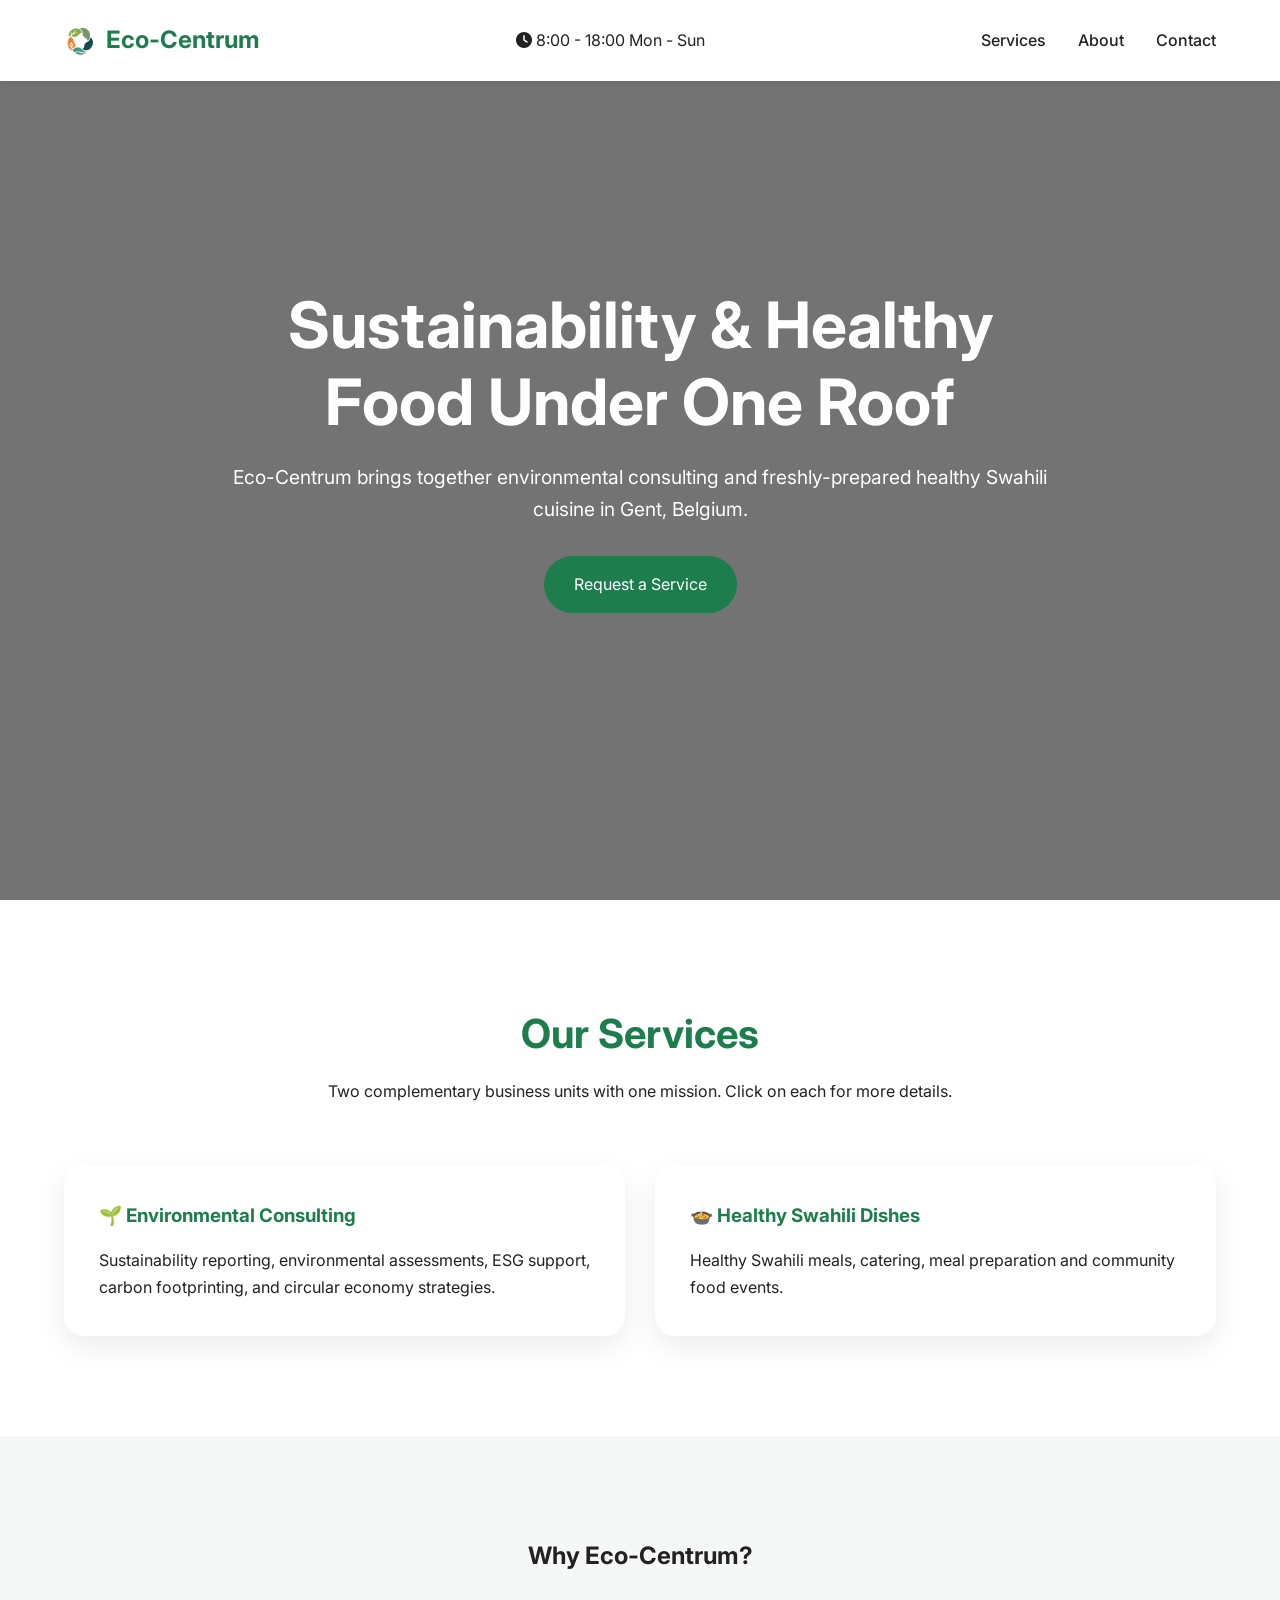
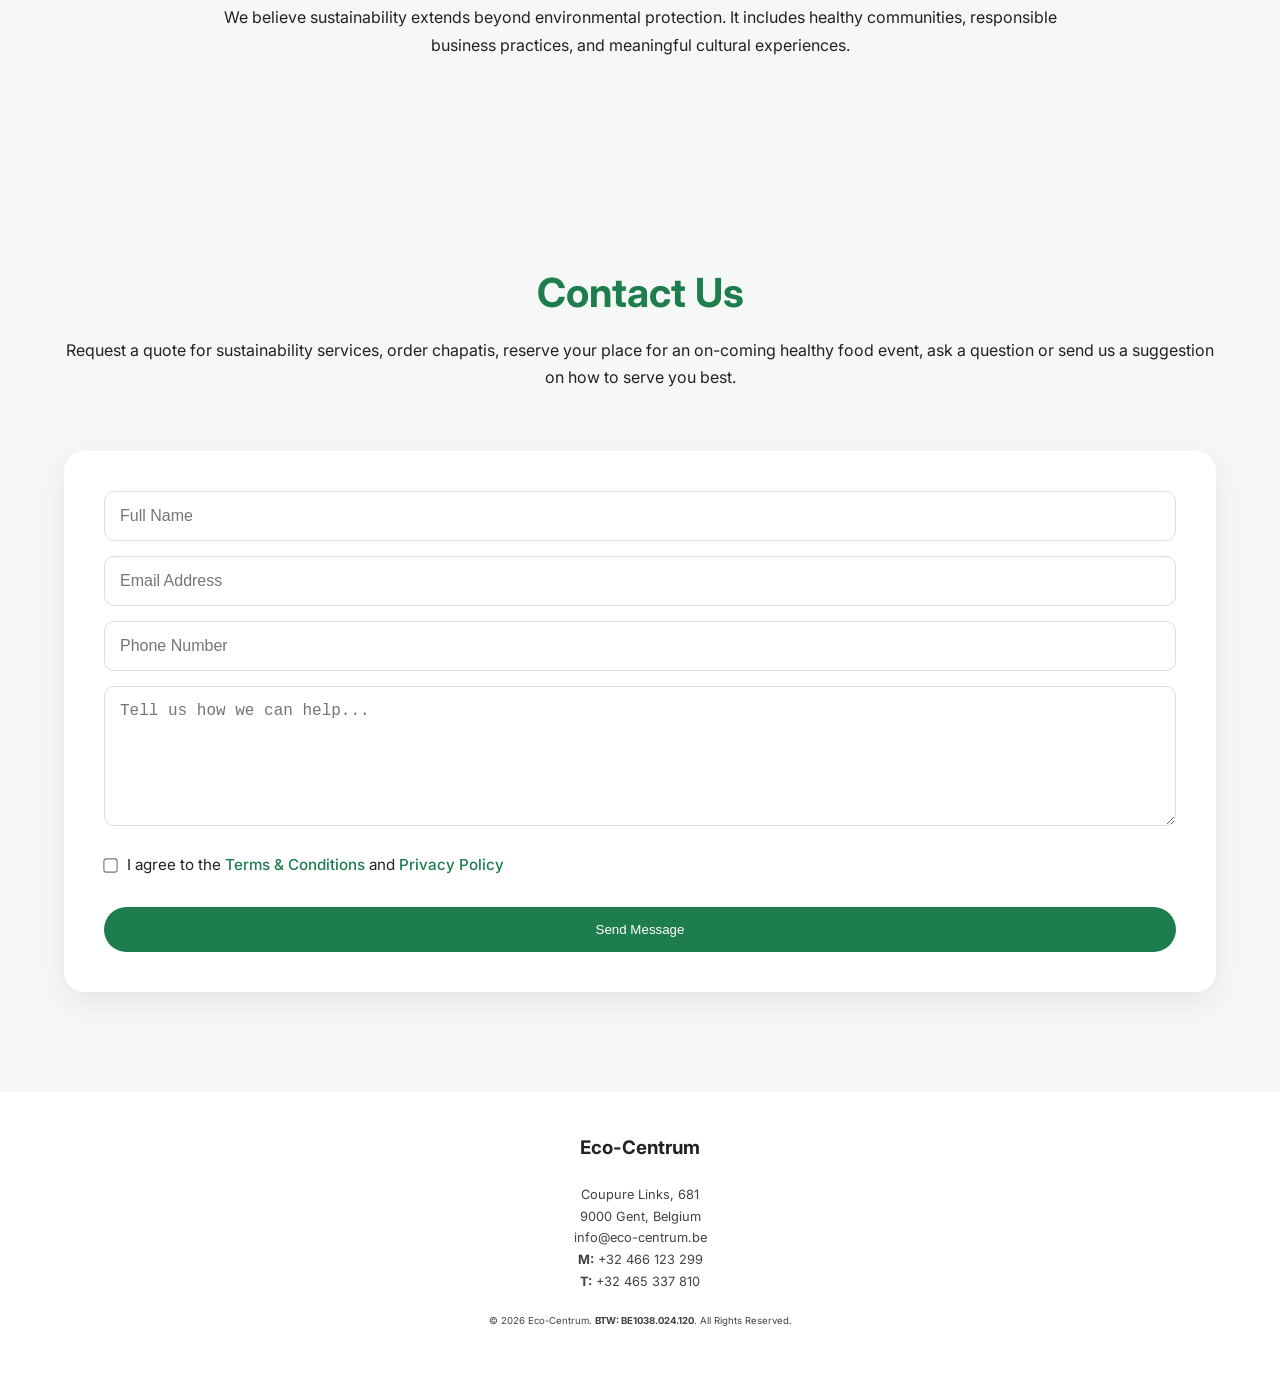
==== commit 5304ae16: "Updated sustainability and swahili.html" ====
--- a/index.html
+++ b/index.html
@@ -57,7 +57,7 @@
     </p>
 
     <a href="#contact" class="btn">
-        Request a Free Quote
+        Request a Service
     </a>
 
 </div>
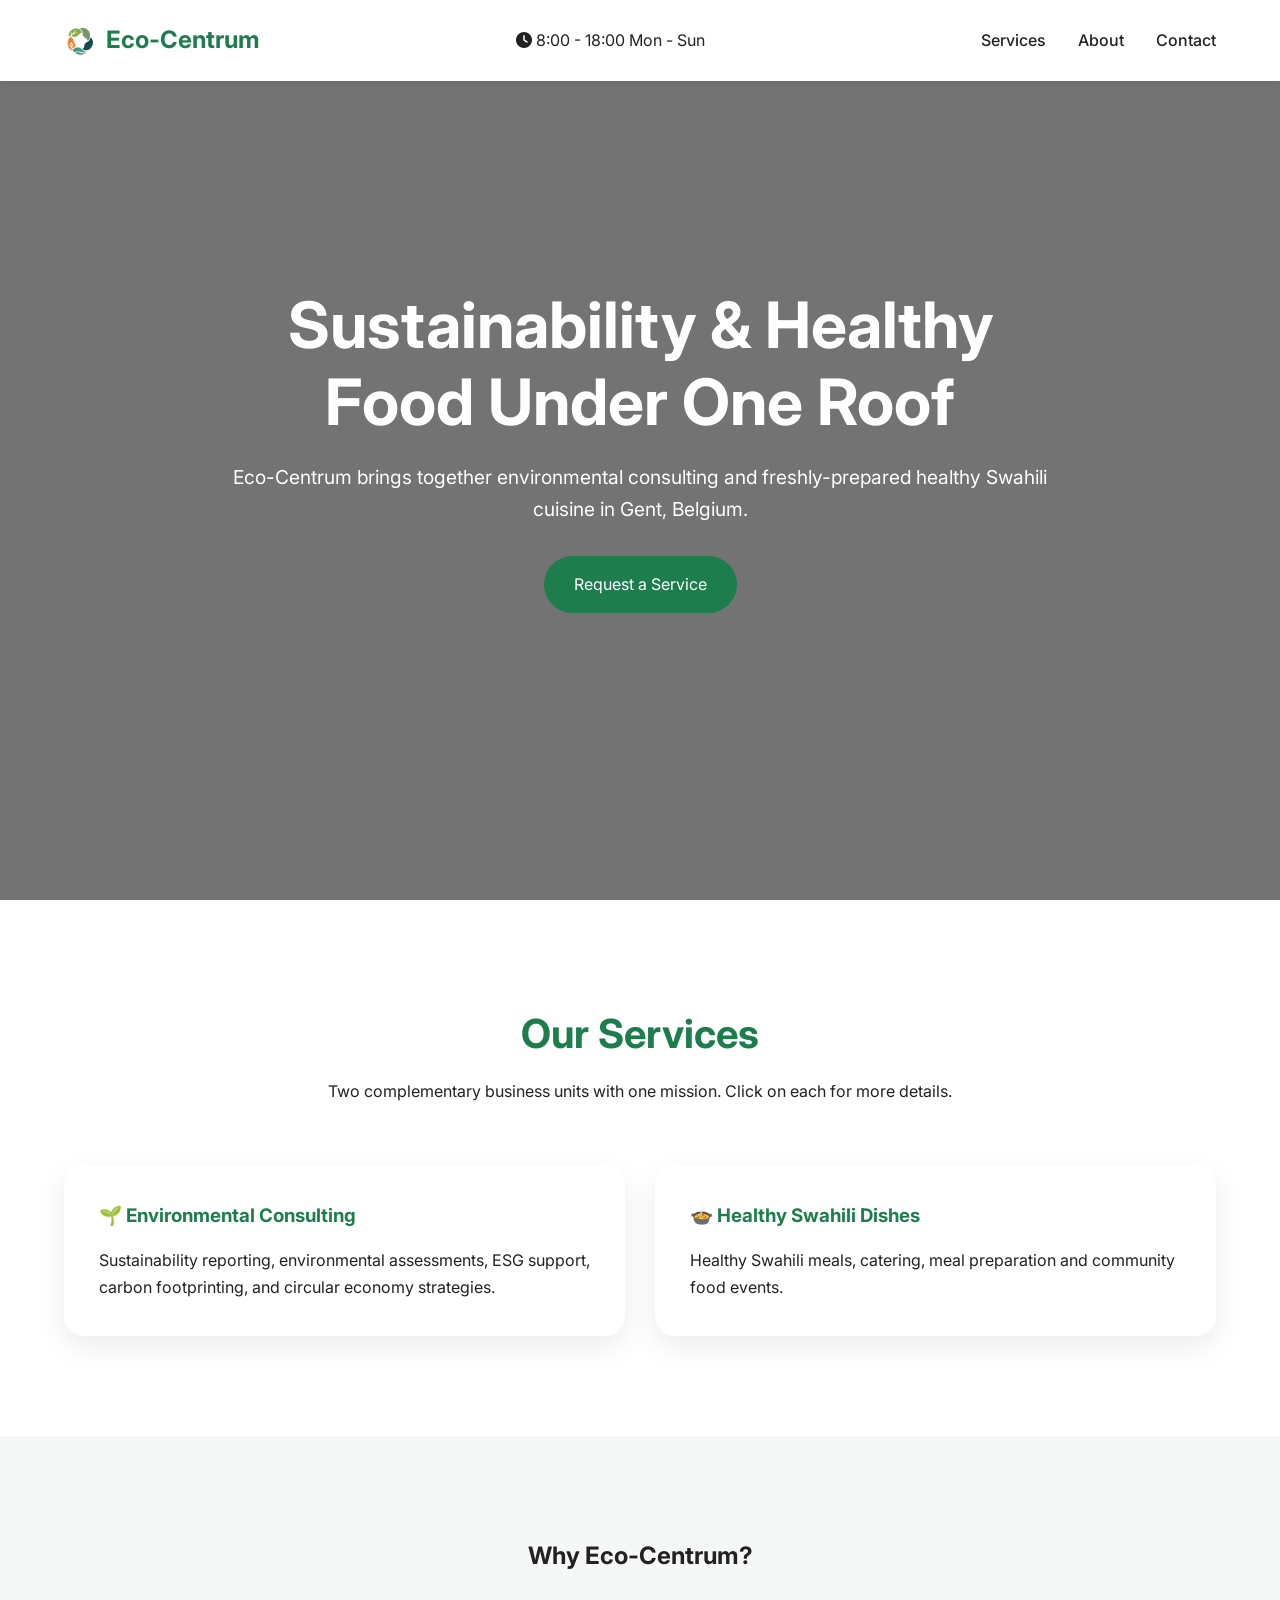
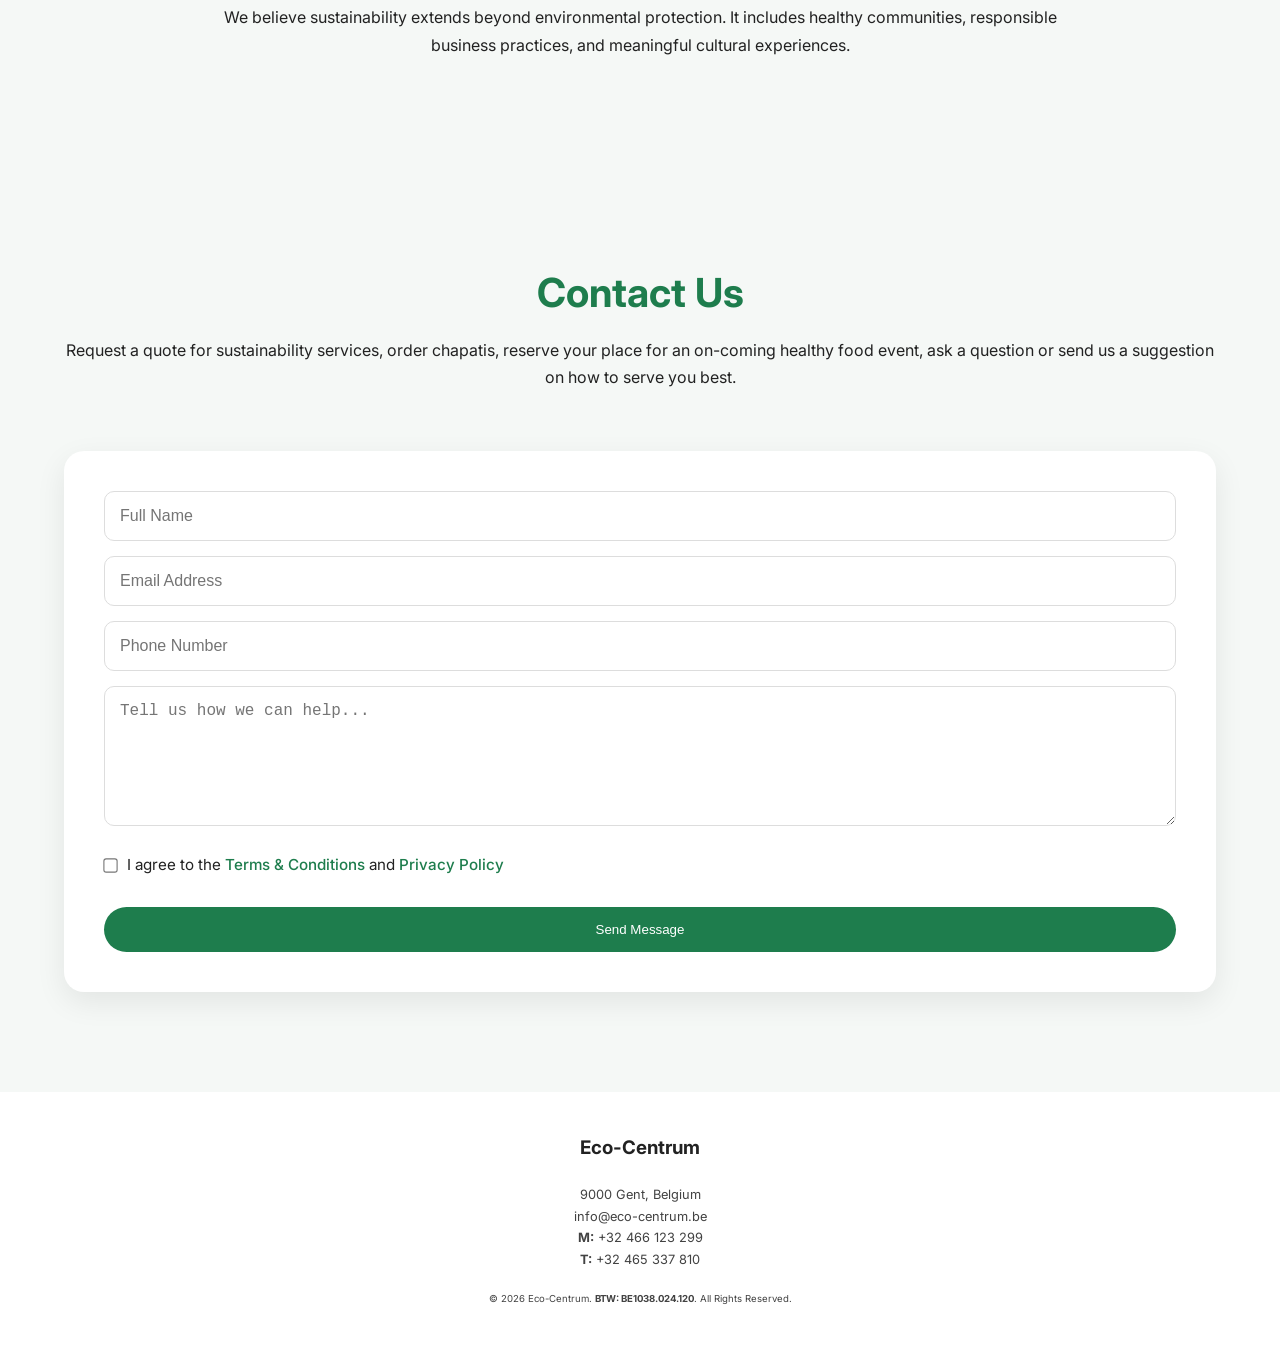
==== commit 0ce96c95: "Updated forms and removed address in all html files" ====
--- a/index.html
+++ b/index.html
@@ -189,6 +189,8 @@
             <button type="submit" class="btn">
                 Send Message
             </button>
+           
+            <p class="form-message"></p>
 
         </form>
 
@@ -203,8 +205,6 @@
     <h3>Eco-Centrum</h3>
 
     <div class="footer-info" style="font-size:0.8rem;">
-
-        <p>Coupure Links, 681</p>
         <p>9000 Gent, Belgium</p>
         <p>info@eco-centrum.be</p>
         <p><strong>M:</strong> +32 466 123 299</p>
--- a/css/style.css
+++ b/css/style.css
@@ -354,4 +354,33 @@
 
 .checkbox-line a:hover {
     text-decoration: underline;
+}
+
+/* Styling for submit form message */
+.form-message {
+    display: none;
+    margin-top: 15px;
+    padding: 12px 15px;
+    border-radius: 6px;
+    font-weight: 500;
+    text-align: center;
+}
+
+.form-message.success {
+    display: block;
+    color: #155724;
+    background-color: #d4edda;
+    border: 1px solid #c3e6cb;
+}
+
+.form-message.error {
+    display: block;
+    color: #721c24;
+    background-color: #f8d7da;
+    border: 1px solid #f5c6cb;
+}
+
+.contact-form button:disabled {
+    opacity: 0.7;
+    cursor: not-allowed;
 }
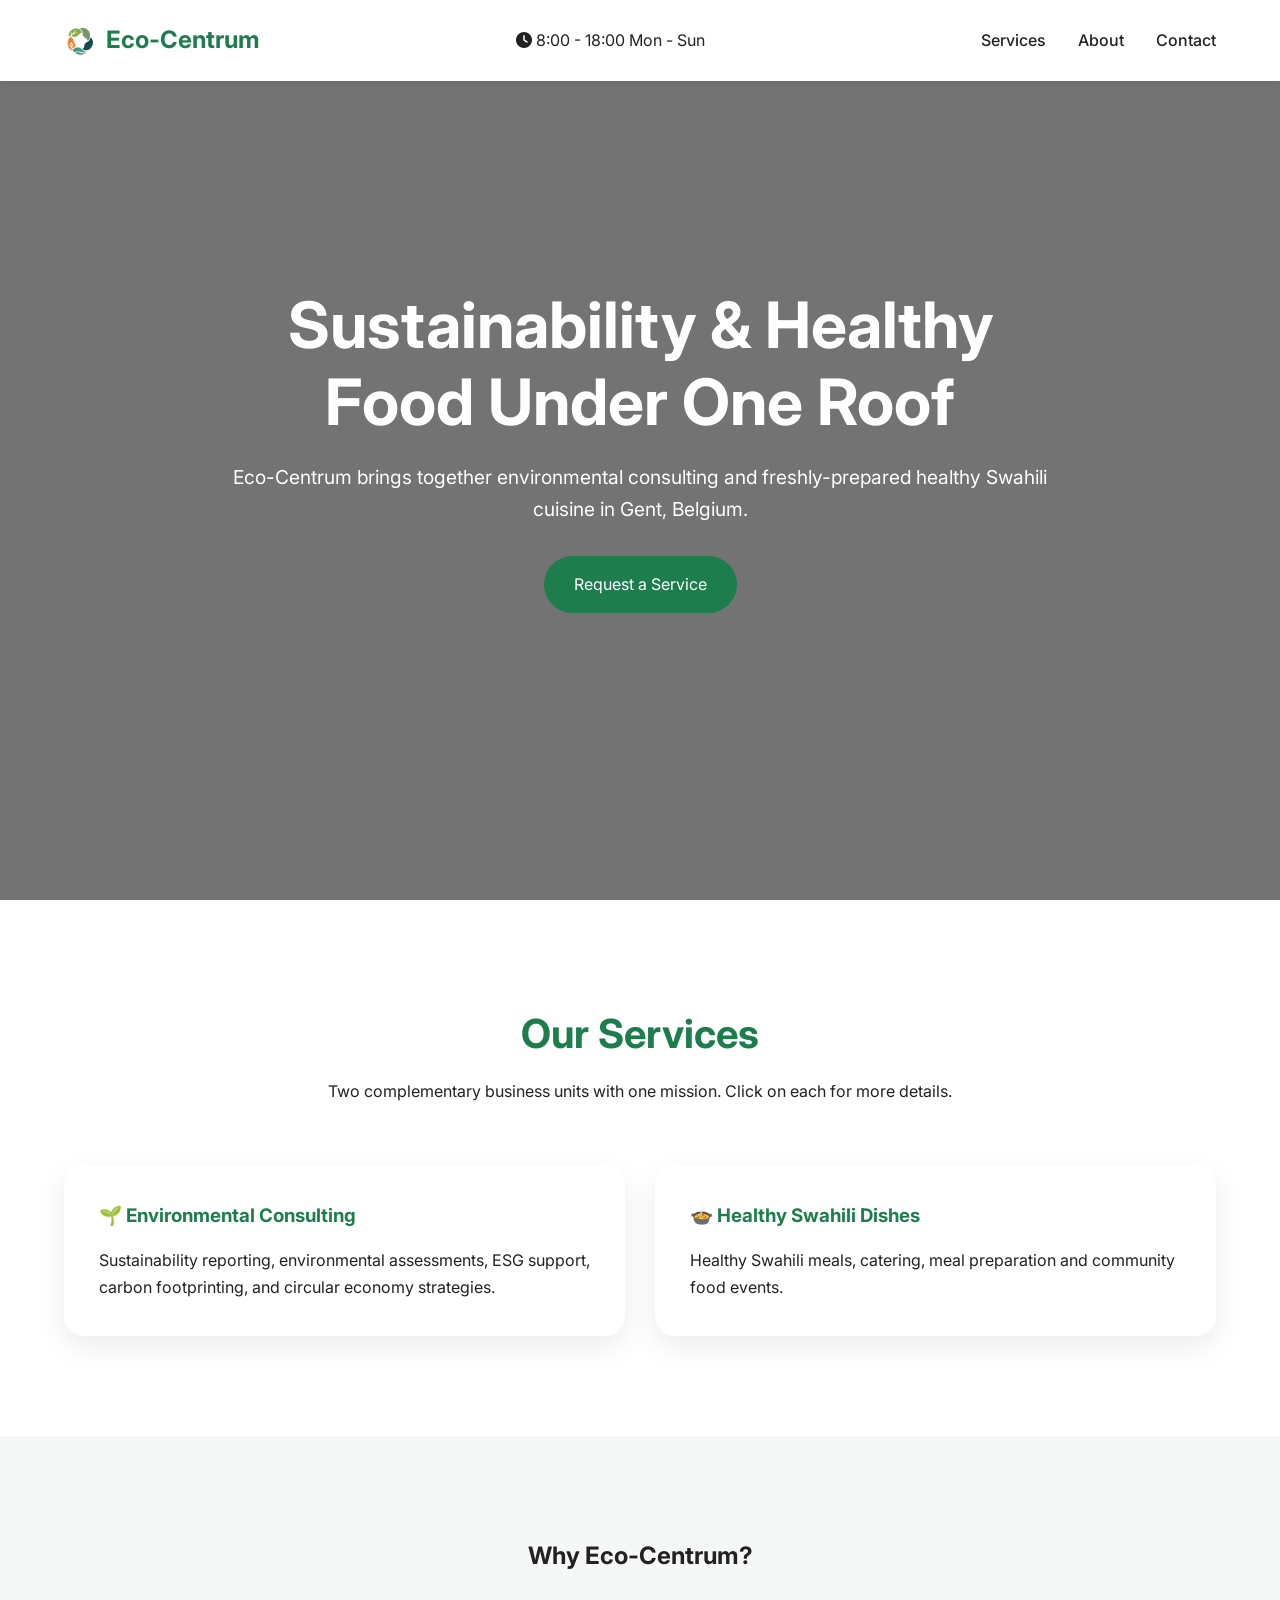
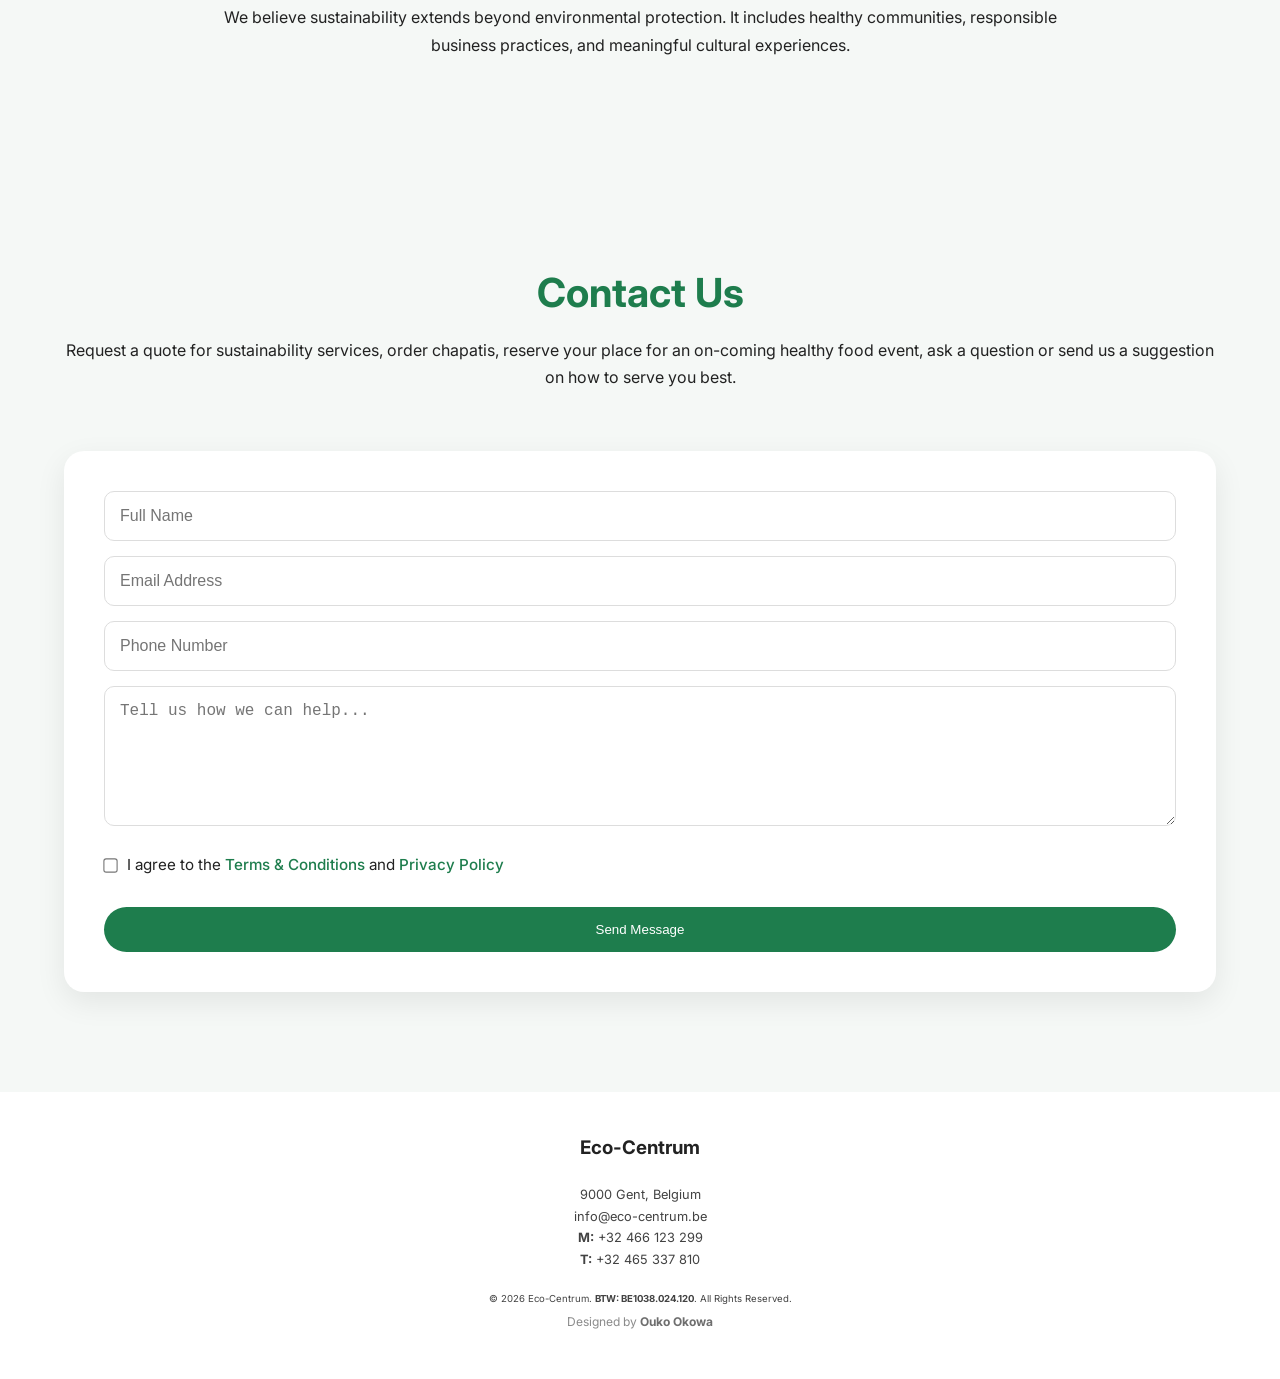
==== commit 53b94f85: "Updated footer on all pages to include designed by and updated date for next event in Swahili" ====
--- a/index.html
+++ b/index.html
@@ -216,6 +216,8 @@
         © 2026 Eco-Centrum. <strong>BTW: BE1038.024.120</strong>. All Rights Reserved.
     </p>
 
+    <p class="designer-credit">Designed by <a href="https://github.com/oukookowa">Ouko Okowa</a></p>
+
 </footer>
 
 <script src="js/main.js"></script>
--- a/css/style.css
+++ b/css/style.css
@@ -383,4 +383,24 @@
 .contact-form button:disabled {
     opacity: 0.7;
     cursor: not-allowed;
+}
+
+/* Styles the small "Designed by" text */
+.designer-credit {
+  font-size: 0.75rem; /* Makes the text small */
+  color: #777777;     /* Soft grey color so it doesn't distract */
+  margin-top: 5px;    /* Adds a tiny gap below the copyright */
+}
+
+/* Styles the link inside the credit */
+.designer-credit a {
+  color: #555555;
+  text-decoration: none; /* Removes the underline */
+  font-weight: bold;
+}
+
+/* Subtle hover effect for the link */
+.designer-credit a:hover {
+  text-decoration: underline;
+  color: #000000;
 }
